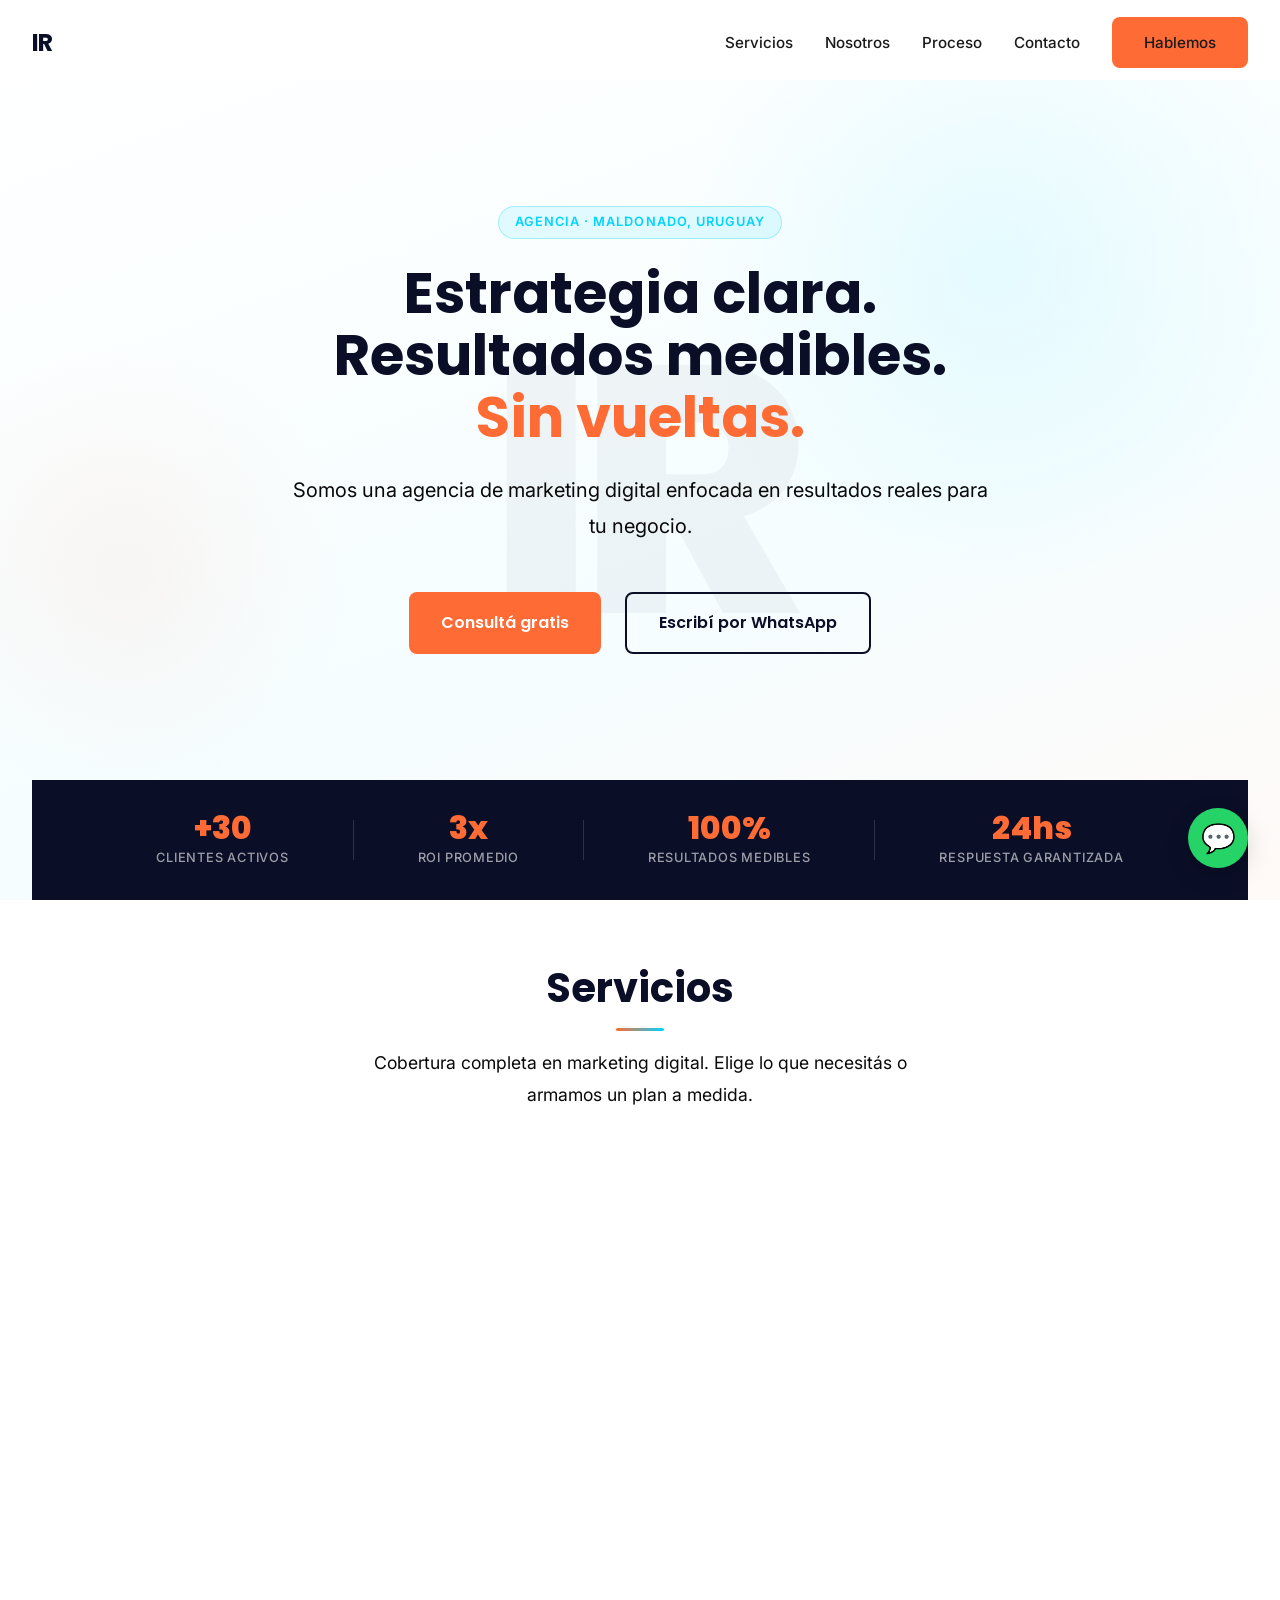
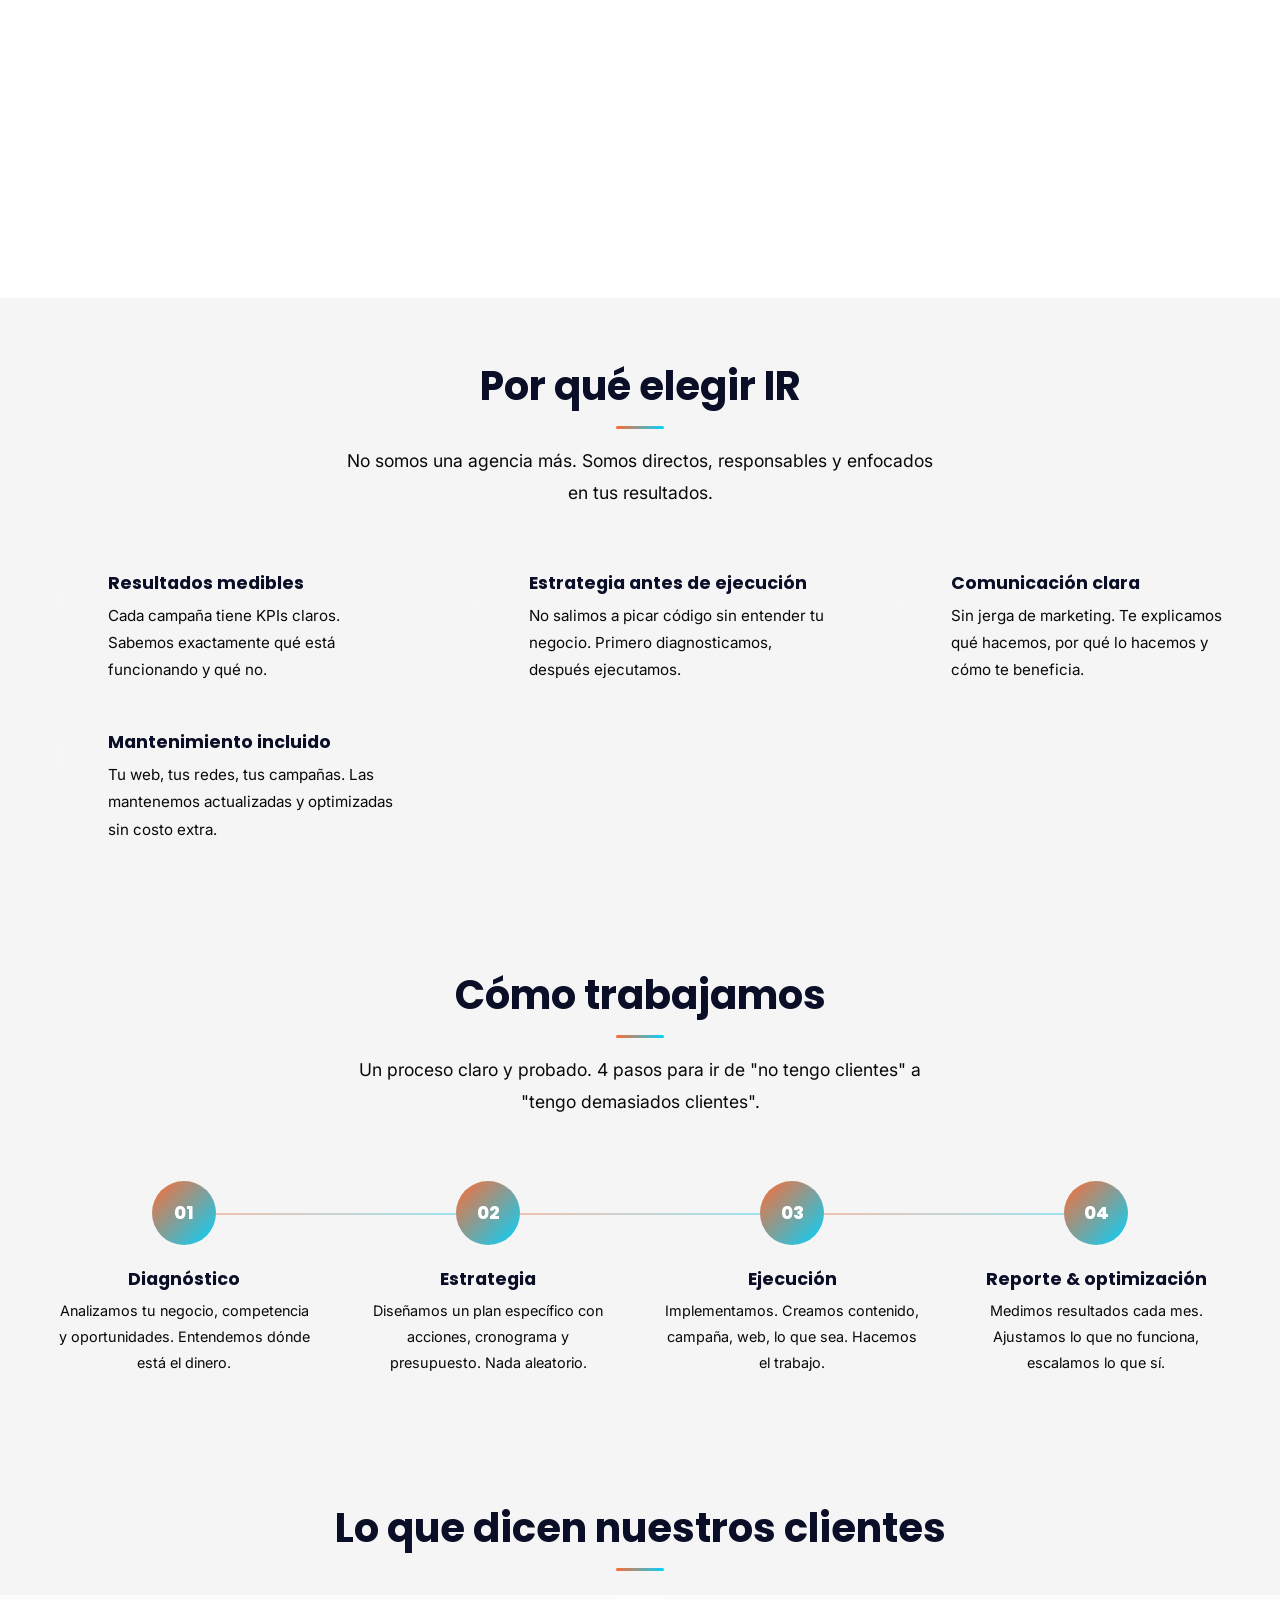
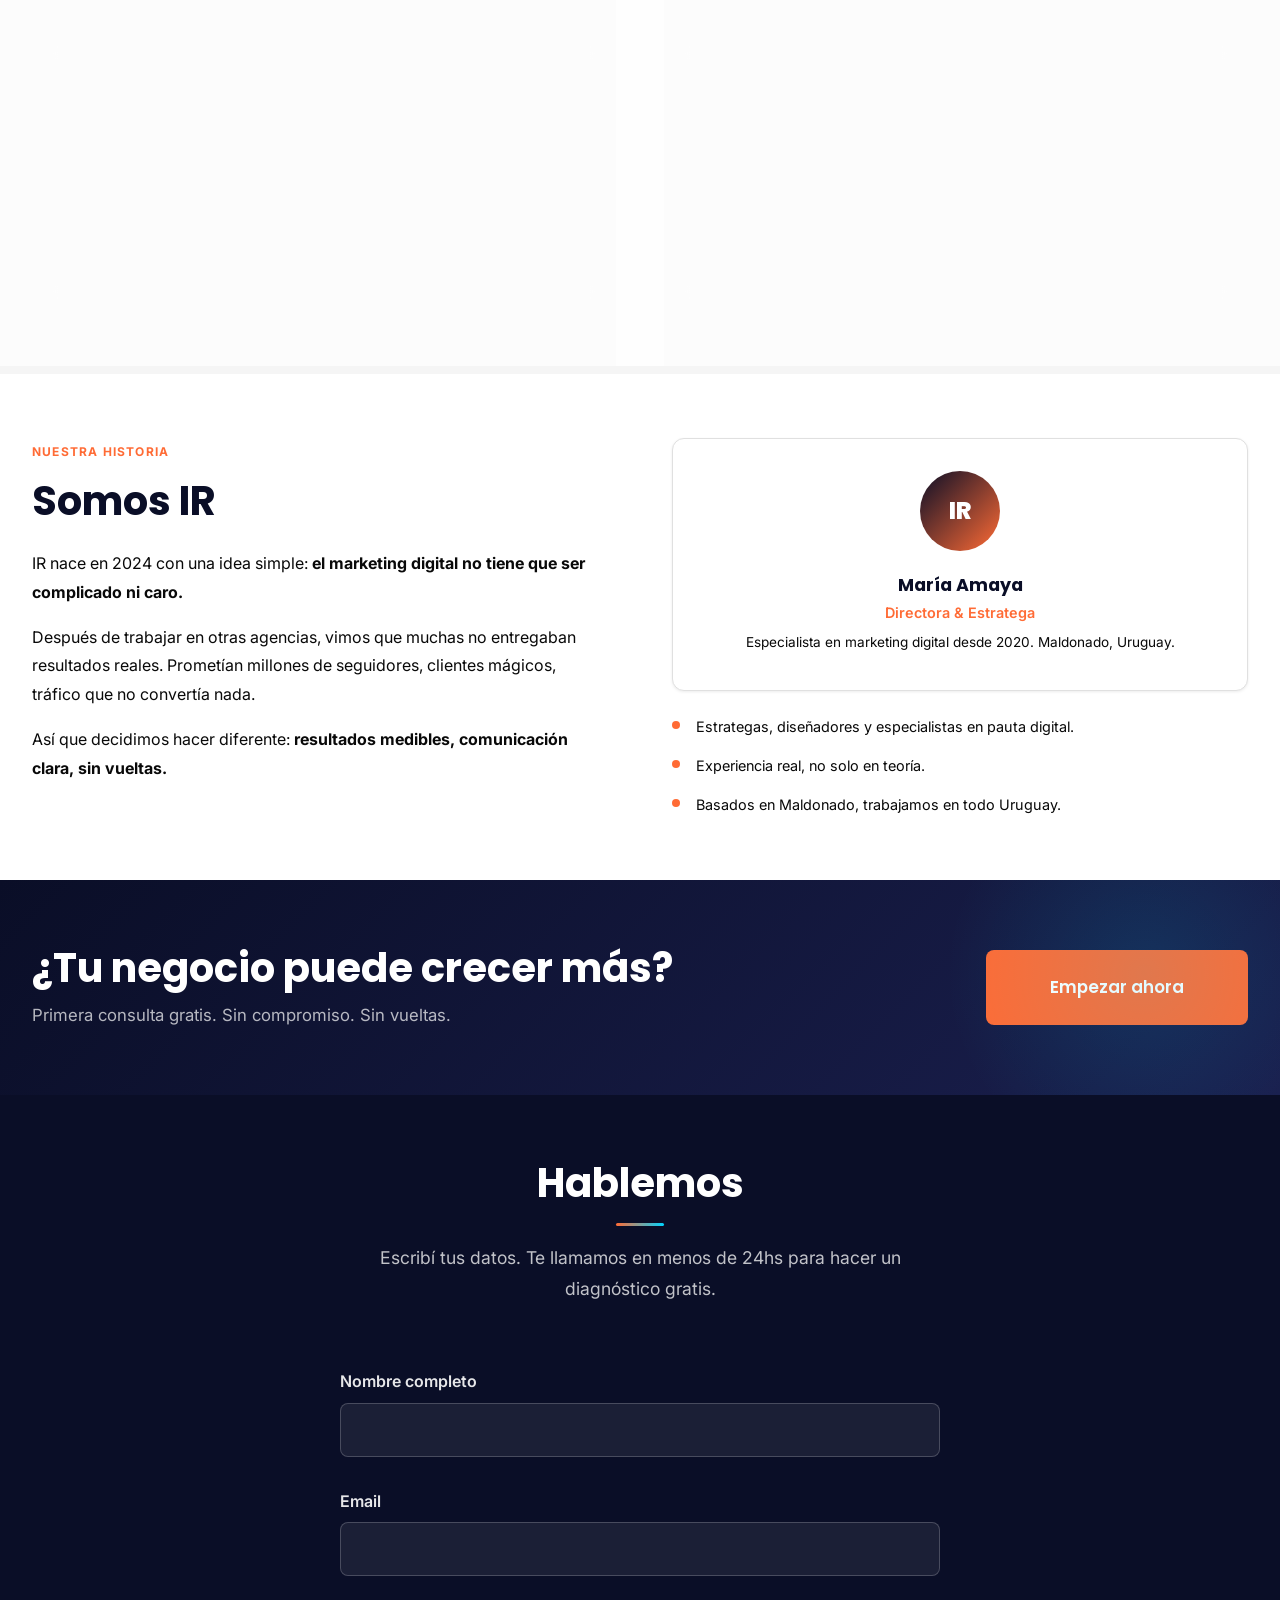
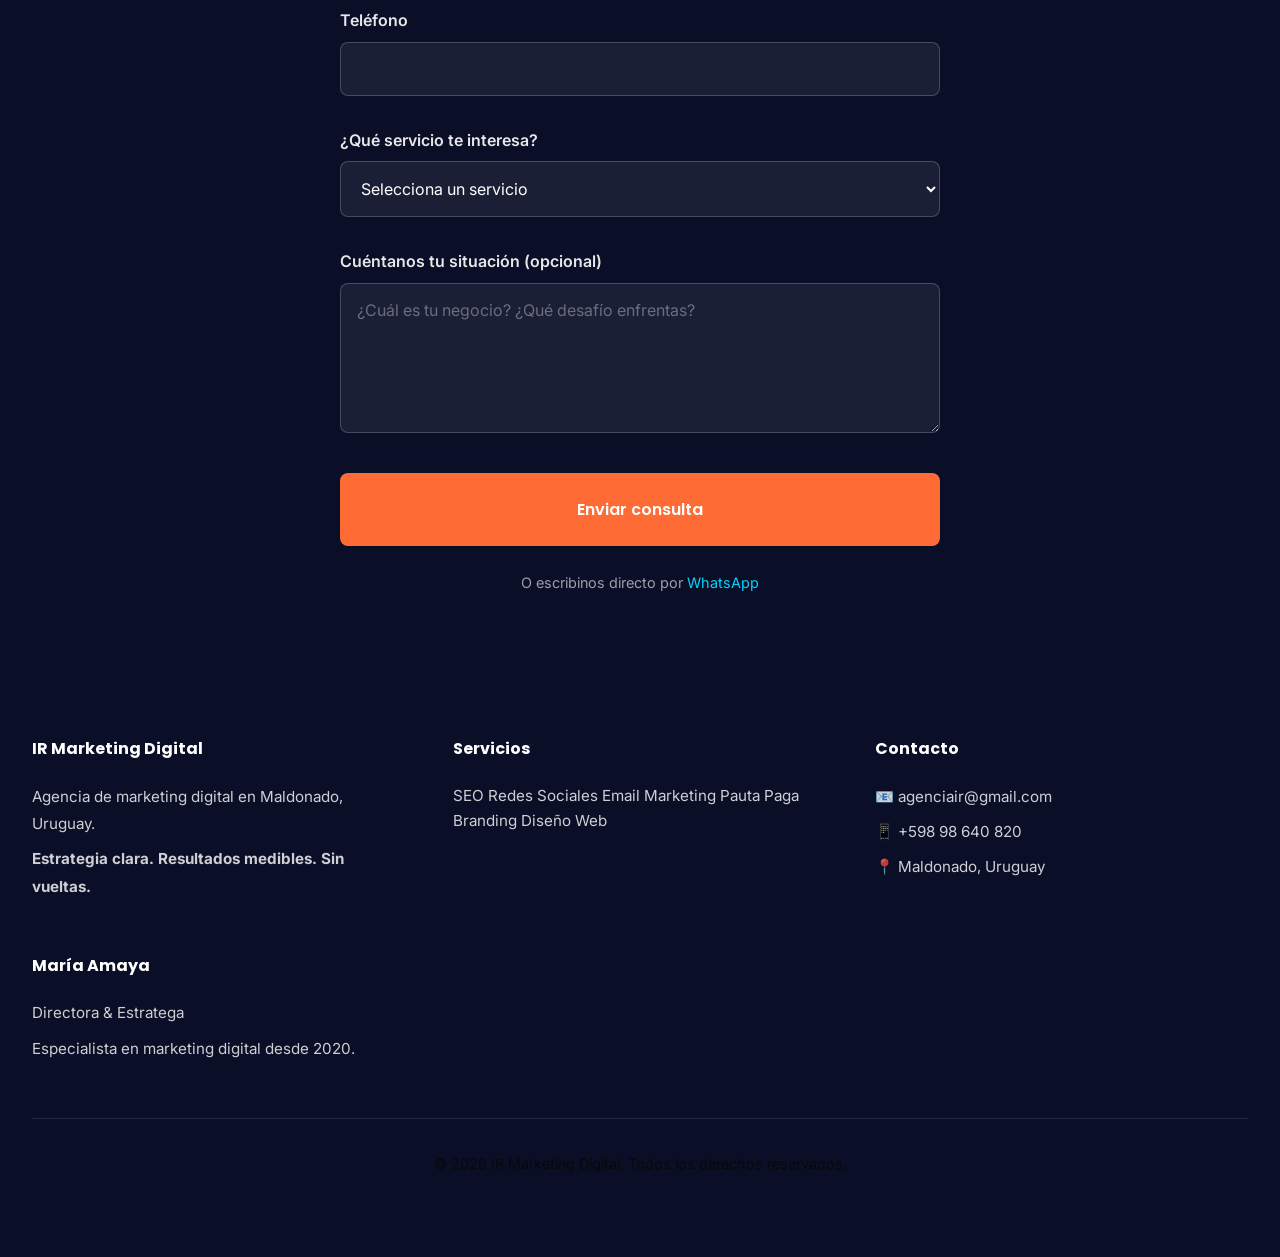
==== index.html @ d756e02c "Initial commit: Agencia IR - sitio web HTML Co-Authored-By: Claude Sonnet 4.6 <noreply@anthropic.com" ====
<!DOCTYPE html>
<html lang="es">
<head>
  <meta charset="UTF-8">
  <meta name="viewport" content="width=device-width, initial-scale=1.0">
  <meta name="description" content="IR Marketing Digital - Agencia de marketing digital en Maldonado, Uruguay. SEO, Redes Sociales, Email Marketing, Pauta Paga, Branding y Diseño Web.">
  <meta name="keywords" content="marketing digital, agencia marketing, SEO, redes sociales, diseño web, Maldonado, Uruguay">
  
  <!-- Canonical -->
  <link rel="canonical" href="https://agenciair.com/">

  <!-- Open Graph -->
  <meta property="og:title" content="IR Marketing Digital - Agencia de Marketing Digital en Maldonado">
  <meta property="og:description" content="Agencia de marketing digital en Maldonado, Uruguay. SEO, Redes Sociales, Pauta Paga, Email Marketing, Branding y Diseño Web. Resultados medibles.">
  <meta property="og:type" content="website">
  <meta property="og:url" content="https://agenciair.com/">
  <meta property="og:image" content="https://agenciair.com/assets/images/og-image.jpg">
  <meta property="og:image:width" content="1200">
  <meta property="og:image:height" content="630">
  <meta property="og:locale" content="es_UY">
  <meta property="og:site_name" content="IR Marketing Digital">

  <!-- Twitter Card -->
  <meta name="twitter:card" content="summary_large_image">
  <meta name="twitter:title" content="IR Marketing Digital - Agencia de Marketing en Maldonado">
  <meta name="twitter:description" content="Estrategia clara. Resultados medibles. Sin vueltas. Agencia de marketing digital en Maldonado, Uruguay.">
  <meta name="twitter:image" content="https://agenciair.com/assets/images/og-image.jpg">
  
  <!-- Schema.org - LocalBusiness -->
  <script type="application/ld+json">
  {
    "@context": "https://schema.org",
    "@type": "LocalBusiness",
    "@id": "https://agenciair.com/#business",
    "name": "IR Marketing Digital",
    "image": "https://agenciair.com/assets/images/og-image.jpg",
    "logo": {
      "@type": "ImageObject",
      "url": "https://agenciair.com/assets/images/logo.png"
    },
    "description": "Agencia de marketing digital en Maldonado, Uruguay. Especialistas en SEO, Redes Sociales, Email Marketing, Pauta Paga, Branding y Diseño Web.",
    "url": "https://agenciair.com/",
    "telephone": "+59898640820",
    "email": "agenciair@gmail.com",
    "address": {
      "@type": "PostalAddress",
      "addressLocality": "Maldonado",
      "addressRegion": "Maldonado",
      "addressCountry": "UY"
    },
    "geo": {
      "@type": "GeoCoordinates",
      "latitude": -34.9011,
      "longitude": -54.9595
    },
    "areaServed": {
      "@type": "Country",
      "name": "Uruguay"
    },
    "priceRange": "$$",
    "foundingDate": "2024",
    "sameAs": [
      "https://www.instagram.com/agenciair",
      "https://www.facebook.com/agenciair"
    ],
    "hasOfferCatalog": {
      "@type": "OfferCatalog",
      "name": "Servicios de Marketing Digital",
      "itemListElement": [
        {"@type": "Offer", "itemOffered": {"@type": "Service", "name": "SEO"}},
        {"@type": "Offer", "itemOffered": {"@type": "Service", "name": "Redes Sociales"}},
        {"@type": "Offer", "itemOffered": {"@type": "Service", "name": "Email Marketing"}},
        {"@type": "Offer", "itemOffered": {"@type": "Service", "name": "Pauta Paga"}},
        {"@type": "Offer", "itemOffered": {"@type": "Service", "name": "Branding"}},
        {"@type": "Offer", "itemOffered": {"@type": "Service", "name": "Diseño Web"}}
      ]
    },
    "review": [
      {
        "@type": "Review",
        "reviewRating": {"@type": "Rating", "ratingValue": "5", "bestRating": "5"},
        "author": {"@type": "Person", "name": "Juan Martínez"},
        "reviewBody": "Llegamos con IR sin tener idea de marketing digital. Hoy vendemos 3 veces más a través de redes."
      },
      {
        "@type": "Review",
        "reviewRating": {"@type": "Rating", "ratingValue": "5", "bestRating": "5"},
        "author": {"@type": "Person", "name": "María López"},
        "reviewBody": "IR fue la única agencia que nos explicó bien qué estaban haciendo y por qué. Los resultados hablan solos."
      }
    ],
    "aggregateRating": {
      "@type": "AggregateRating",
      "ratingValue": "5",
      "reviewCount": "2",
      "bestRating": "5"
    }
  }
  </script>
  
  <!-- Tipografías: preconnect primero, luego carga no bloqueante -->
  <link rel="preconnect" href="https://fonts.googleapis.com">
  <link rel="preconnect" href="https://fonts.gstatic.com" crossorigin>
  <link rel="preload" as="style" href="https://fonts.googleapis.com/css2?family=Poppins:wght@600;700;800&family=Inter:wght@400;500;600&display=swap">
  <link href="https://fonts.googleapis.com/css2?family=Poppins:wght@600;700;800&family=Inter:wght@400;500;600&display=swap" rel="stylesheet" media="print" onload="this.media='all'">
  <noscript><link href="https://fonts.googleapis.com/css2?family=Poppins:wght@600;700;800&family=Inter:wght@400;500;600&display=swap" rel="stylesheet"></noscript>
  
  <!-- CSS -->
  <link rel="stylesheet" href="css/styles.css">
  
  <title>IR Marketing Digital - Agencia de Marketing en Maldonado</title>
  <link rel="icon" type="image/x-icon" href="assets/icons/favicon.ico">
</head>
<body>

<!-- ===== HEADER & NAVEGACIÓN ===== -->
<header id="header">
  <nav>
    <a href="/" class="logo">IR</a>
    <ul class="nav-links" id="nav-links">
      <li><a href="#servicios">Servicios</a></li>
      <li><a href="#nosotros">Nosotros</a></li>
      <li><a href="#proceso">Proceso</a></li>
      <li><a href="#contacto">Contacto</a></li>
      <li><a href="#contacto" class="nav-cta">Hablemos</a></li>
    </ul>
    <button class="menu-toggle" id="menu-toggle">☰</button>
  </nav>
</header>

<!-- ===== HERO SECTION ===== -->
<section class="hero">
  <div class="hero-decoration" aria-hidden="true">IR</div>
  <div class="hero-content">
    <div class="hero-badge">Agencia · Maldonado, Uruguay</div>
    <h1>Estrategia clara.<br>Resultados medibles.<br><span class="hero-accent">Sin vueltas.</span></h1>
    <p class="subtitle">Somos una agencia de marketing digital enfocada en resultados reales para tu negocio.</p>
    <div class="hero-cta-group">
      <a href="#contacto" class="btn btn-primary">Consultá gratis</a>
      <a href="https://wa.me/59898640820?text=Hola,%20quiero%20consultar%20sobre%20los%20servicios%20de%20IR%20Marketing%20Digital" target="_blank" rel="noopener noreferrer" class="btn btn-secondary">Escribí por WhatsApp</a>
    </div>
  </div>
  <!-- Barra de stats de credibilidad -->
  <div class="hero-stats">
    <div class="hero-stat">
      <strong>+30</strong>
      <span>Clientes activos</span>
    </div>
    <div class="hero-stat-divider" aria-hidden="true"></div>
    <div class="hero-stat">
      <strong>3x</strong>
      <span>ROI promedio</span>
    </div>
    <div class="hero-stat-divider" aria-hidden="true"></div>
    <div class="hero-stat">
      <strong>100%</strong>
      <span>Resultados medibles</span>
    </div>
    <div class="hero-stat-divider" aria-hidden="true"></div>
    <div class="hero-stat">
      <strong>24hs</strong>
      <span>Respuesta garantizada</span>
    </div>
  </div>
</section>

<!-- ===== SERVICIOS SECTION ===== -->
<section id="servicios">
  <div class="section-inner">
  <div class="section-header">
    <h2>Servicios</h2>
    <p>Cobertura completa en marketing digital. Elige lo que necesitás o armamos un plan a medida.</p>
  </div>

  <div class="services-grid">
    <!-- SEO -->
    <a href="pages/servicios/seo.html" class="service-card">
      <div class="service-icon">
        <svg width="28" height="28" viewBox="0 0 24 24" fill="none" stroke="currentColor" stroke-width="2" stroke-linecap="round" stroke-linejoin="round" aria-hidden="true"><circle cx="11" cy="11" r="8"/><line x1="21" y1="21" x2="16.65" y2="16.65"/></svg>
      </div>
      <h3>SEO</h3>
      <p>Posicionamiento en buscadores. Hacemos que tu sitio aparezca primero cuando buscan tu servicio.</p>
    </a>

    <!-- Redes Sociales -->
    <a href="pages/servicios/redes-sociales.html" class="service-card">
      <div class="service-icon">
        <svg width="28" height="28" viewBox="0 0 24 24" fill="none" stroke="currentColor" stroke-width="2" stroke-linecap="round" stroke-linejoin="round" aria-hidden="true"><rect x="5" y="2" width="14" height="20" rx="2" ry="2"/><line x1="12" y1="18" x2="12.01" y2="18"/></svg>
      </div>
      <h3>Redes Sociales</h3>
      <p>Gestión, contenido y pauta en Instagram, Facebook, TikTok. Crecimiento real de seguidores y engagement.</p>
    </a>

    <!-- Email Marketing -->
    <a href="pages/servicios/email-marketing.html" class="service-card">
      <div class="service-icon">
        <svg width="28" height="28" viewBox="0 0 24 24" fill="none" stroke="currentColor" stroke-width="2" stroke-linecap="round" stroke-linejoin="round" aria-hidden="true"><path d="M4 4h16c1.1 0 2 .9 2 2v12c0 1.1-.9 2-2 2H4c-1.1 0-2-.9-2-2V6c0-1.1.9-2 2-2z"/><polyline points="22,6 12,13 2,6"/></svg>
      </div>
      <h3>Email Marketing</h3>
      <p>Campañas de email automatizadas. Comunicación directa con tus clientes que convierten.</p>
    </a>

    <!-- Pauta Paga -->
    <a href="pages/servicios/pauta-paga.html" class="service-card">
      <div class="service-icon">
        <svg width="28" height="28" viewBox="0 0 24 24" fill="none" stroke="currentColor" stroke-width="2" stroke-linecap="round" stroke-linejoin="round" aria-hidden="true"><polyline points="22 7 13.5 15.5 8.5 10.5 2 17"/><polyline points="16 7 22 7 22 13"/></svg>
      </div>
      <h3>Pauta Paga</h3>
      <p>Google Ads, Facebook Ads, Instagram Ads. Publicidad estratégica que trae clientes reales.</p>
    </a>

    <!-- Branding -->
    <a href="pages/servicios/branding.html" class="service-card">
      <div class="service-icon">
        <svg width="28" height="28" viewBox="0 0 24 24" fill="none" stroke="currentColor" stroke-width="2" stroke-linecap="round" stroke-linejoin="round" aria-hidden="true"><circle cx="12" cy="12" r="10"/><path d="M8 14s1.5 2 4 2 4-2 4-2"/><line x1="9" y1="9" x2="9.01" y2="9"/><line x1="15" y1="9" x2="15.01" y2="9"/></svg>
      </div>
      <h3>Branding</h3>
      <p>Identidad visual, logo, paleta de colores. Dejamos clara la identidad de tu marca.</p>
    </a>

    <!-- Diseño Web -->
    <a href="pages/servicios/diseno-web.html" class="service-card">
      <div class="service-icon">
        <svg width="28" height="28" viewBox="0 0 24 24" fill="none" stroke="currentColor" stroke-width="2" stroke-linecap="round" stroke-linejoin="round" aria-hidden="true"><rect x="2" y="3" width="20" height="14" rx="2" ry="2"/><line x1="8" y1="21" x2="16" y2="21"/><line x1="12" y1="17" x2="12" y2="21"/></svg>
      </div>
      <h3>Diseño Web</h3>
      <p>Sitios web modernos, rápidos, responsive. Diseño que vende y funciona en todos los dispositivos.</p>
    </a>
  </div>
  </div><!-- /.section-inner -->
</section>

<!-- ===== POR QUÉ NOSOTROS ===== -->
<section class="section-gray">
  <div class="section-inner">
  <div class="section-header">
    <h2>Por qué elegir IR</h2>
    <p>No somos una agencia más. Somos directos, responsables y enfocados en tus resultados.</p>
  </div>

  <div class="features-list">
    <div class="feature-item">
      <div class="feature-icon-wrap">📊</div>
      <div class="feature-content">
        <h3>Resultados medibles</h3>
        <p>Cada campaña tiene KPIs claros. Sabemos exactamente qué está funcionando y qué no.</p>
      </div>
    </div>
    <div class="feature-item">
      <div class="feature-icon-wrap">🎯</div>
      <div class="feature-content">
        <h3>Estrategia antes de ejecución</h3>
        <p>No salimos a picar código sin entender tu negocio. Primero diagnosticamos, después ejecutamos.</p>
      </div>
    </div>
    <div class="feature-item">
      <div class="feature-icon-wrap">💬</div>
      <div class="feature-content">
        <h3>Comunicación clara</h3>
        <p>Sin jerga de marketing. Te explicamos qué hacemos, por qué lo hacemos y cómo te beneficia.</p>
      </div>
    </div>
    <div class="feature-item">
      <div class="feature-icon-wrap">🔧</div>
      <div class="feature-content">
        <h3>Mantenimiento incluido</h3>
        <p>Tu web, tus redes, tus campañas. Las mantenemos actualizadas y optimizadas sin costo extra.</p>
      </div>
    </div>
  </div>
  </div><!-- /.section-inner -->
</section>

<!-- ===== PROCESO ===== -->
<section id="proceso" class="section-gray">
  <div class="section-inner">
  <div class="section-header">
    <h2>Cómo trabajamos</h2>
    <p>Un proceso claro y probado. 4 pasos para ir de "no tengo clientes" a "tengo demasiados clientes".</p>
  </div>

  <div class="proceso-timeline">
    <div class="proceso-step">
      <div class="paso-badge">01</div>
      <div class="paso-connector" aria-hidden="true"></div>
      <div class="paso-content">
        <h3>Diagnóstico</h3>
        <p>Analizamos tu negocio, competencia y oportunidades. Entendemos dónde está el dinero.</p>
      </div>
    </div>
    <div class="proceso-step">
      <div class="paso-badge">02</div>
      <div class="paso-connector" aria-hidden="true"></div>
      <div class="paso-content">
        <h3>Estrategia</h3>
        <p>Diseñamos un plan específico con acciones, cronograma y presupuesto. Nada aleatorio.</p>
      </div>
    </div>
    <div class="proceso-step">
      <div class="paso-badge">03</div>
      <div class="paso-connector" aria-hidden="true"></div>
      <div class="paso-content">
        <h3>Ejecución</h3>
        <p>Implementamos. Creamos contenido, campaña, web, lo que sea. Hacemos el trabajo.</p>
      </div>
    </div>
    <div class="proceso-step">
      <div class="paso-badge">04</div>
      <div class="paso-content">
        <h3>Reporte & optimización</h3>
        <p>Medimos resultados cada mes. Ajustamos lo que no funciona, escalamos lo que sí.</p>
      </div>
    </div>
  </div>
  </div><!-- /.section-inner -->
</section>

<!-- ===== TESTIMONIOS ===== -->
<section class="section-gray">
  <div class="section-inner">
  <div class="section-header">
    <h2>Lo que dicen nuestros clientes</h2>
  </div>

  <div class="testimonials-grid">
    <div class="testimonial-card">
      <div class="testimonial-stars" aria-label="5 estrellas">★★★★★</div>
      <p>"Llegamos con IR sin tener idea de marketing digital. Hoy vendemos 3 veces más a través de redes. El equipo es profesional y responde rápido."</p>
      <div class="testimonial-footer">
        <div class="testimonial-avatar" aria-hidden="true">JM</div>
        <div>
          <div class="testimonial-author">Juan Martínez</div>
          <div class="testimonial-role">E-commerce de ropa</div>
        </div>
      </div>
    </div>

    <div class="testimonial-card">
      <div class="testimonial-stars" aria-label="5 estrellas">★★★★★</div>
      <p>"Probamos con otras agencias. IR fue la única que nos explicó bien qué estaban haciendo y por qué. Los resultados hablan solos."</p>
      <div class="testimonial-footer">
        <div class="testimonial-avatar" aria-hidden="true">ML</div>
        <div>
          <div class="testimonial-author">María López</div>
          <div class="testimonial-role">Consultora independiente</div>
        </div>
      </div>
    </div>
  </div>
  </div><!-- /.section-inner -->
</section>

<!-- ===== NOSOTROS ===== -->
<section id="nosotros">
  <div class="section-inner">
  <div class="nosotros-layout">
    <div class="nosotros-text">
      <div class="section-label">Nuestra historia</div>
      <h2>Somos IR</h2>
      <p>IR nace en 2024 con una idea simple: <strong>el marketing digital no tiene que ser complicado ni caro.</strong></p>
      <p>Después de trabajar en otras agencias, vimos que muchas no entregaban resultados reales. Prometían millones de seguidores, clientes mágicos, tráfico que no convertía nada.</p>
      <p>Así que decidimos hacer diferente: <strong>resultados medibles, comunicación clara, sin vueltas.</strong></p>
    </div>
    <div class="nosotros-aside">
      <div class="nosotros-card">
        <div class="nosotros-monogram" aria-hidden="true">IR</div>
        <h4>María Amaya</h4>
        <p>Directora &amp; Estratega</p>
        <p class="nosotros-bio">Especialista en marketing digital desde 2020. Maldonado, Uruguay.</p>
      </div>
      <div class="nosotros-values">
        <div class="nosotros-value">
          <span class="value-dot" aria-hidden="true"></span>
          Estrategas, diseñadores y especialistas en pauta digital.
        </div>
        <div class="nosotros-value">
          <span class="value-dot" aria-hidden="true"></span>
          Experiencia real, no solo en teoría.
        </div>
        <div class="nosotros-value">
          <span class="value-dot" aria-hidden="true"></span>
          Basados en Maldonado, trabajamos en todo Uruguay.
        </div>
      </div>
    </div>
  </div>
  </div><!-- /.section-inner -->
</section>

<!-- ===== CTA BANNER ===== -->
<section class="cta-banner">
  <div class="section-inner cta-banner-inner">
    <div class="cta-banner-text">
      <h2>¿Tu negocio puede crecer más?</h2>
      <p>Primera consulta gratis. Sin compromiso. Sin vueltas.</p>
    </div>
    <a href="#contacto" class="btn btn-primary btn-lg">Empezar ahora</a>
  </div>
</section>

<!-- ===== CONTACTO ===== -->
<section id="contacto" class="section-dark">
  <div class="section-inner">
  <div class="section-header">
    <h2 class="text-white">Hablemos</h2>
    <p class="text-white-soft">Escribí tus datos. Te llamamos en menos de 24hs para hacer un diagnóstico gratis.</p>
  </div>
  
  <form class="contact-form" id="contact-form">
    <div class="form-group">
      <label for="nombre">Nombre completo</label>
      <input type="text" id="nombre" name="nombre" required>
    </div>
    
    <div class="form-group">
      <label for="email">Email</label>
      <input type="email" id="email" name="email" required>
    </div>
    
    <div class="form-group">
      <label for="telefono">Teléfono</label>
      <input type="tel" id="telefono" name="telefono" required>
    </div>
    
    <div class="form-group">
      <label for="servicio">¿Qué servicio te interesa?</label>
      <select id="servicio" name="servicio" required>
        <option value="">Selecciona un servicio</option>
        <option value="SEO">SEO</option>
        <option value="Redes Sociales">Redes Sociales</option>
        <option value="Email Marketing">Email Marketing</option>
        <option value="Pauta Paga">Pauta Paga</option>
        <option value="Branding">Branding</option>
        <option value="Diseño Web">Diseño Web</option>
        <option value="Otros">Otros / Asesoría general</option>
      </select>
    </div>
    
    <div class="form-group">
      <label for="mensaje">Cuéntanos tu situación (opcional)</label>
      <textarea id="mensaje" name="mensaje" placeholder="¿Cuál es tu negocio? ¿Qué desafío enfrentas?"></textarea>
    </div>
    
    <button type="submit" class="form-submit">Enviar consulta</button>
    <p class="form-alt-contact">
      O escribinos directo por <a href="https://wa.me/59898640820" target="_blank" rel="noopener noreferrer">WhatsApp</a>
    </p>
  </form>
  </div><!-- /.section-inner -->
</section>

<!-- ===== FOOTER ===== -->
<footer>
  <div class="footer-content">
    <div class="footer-section">
      <h4>IR Marketing Digital</h4>
      <p>Agencia de marketing digital en Maldonado, Uruguay.</p>
      <p><strong>Estrategia clara. Resultados medibles. Sin vueltas.</strong></p>
    </div>
    
    <div class="footer-section">
      <h4>Servicios</h4>
      <a href="#servicios">SEO</a>
      <a href="#servicios">Redes Sociales</a>
      <a href="#servicios">Email Marketing</a>
      <a href="#servicios">Pauta Paga</a>
      <a href="#servicios">Branding</a>
      <a href="#servicios">Diseño Web</a>
    </div>
    
    <div class="footer-section">
      <h4>Contacto</h4>
      <p>📧 <a href="mailto:agenciair@gmail.com">agenciair@gmail.com</a></p>
      <p>📱 <a href="https://wa.me/59898640820" target="_blank" rel="noopener noreferrer">+598 98 640 820</a></p>
      <p>📍 Maldonado, Uruguay</p>
    </div>
    
    <div class="footer-section">
      <h4>María Amaya</h4>
      <p>Directora & Estratega</p>
      <p>Especialista en marketing digital desde 2020.</p>
    </div>
  </div>
  
  <div class="footer-bottom">
    <p>&copy; <span class="copyright-year">2024</span> IR Marketing Digital. Todos los derechos reservados.</p>
  </div>
</footer>

<!-- ===== BOTÓN WHATSAPP FLOTANTE ===== -->
<a href="https://wa.me/59898640820?text=Hola,%20quiero%20consultar%20sobre%20los%20servicios%20de%20IR%20Marketing%20Digital" target="_blank" rel="noopener noreferrer" class="whatsapp-button" title="Escribe por WhatsApp">
  💬
</a>

<!-- ===== GOOGLE ANALYTICS 4 ===== -->
<script async src="https://www.googletagmanager.com/gtag/js?id=G-XXXXXXXXXX"></script>
<script>
  window.dataLayer = window.dataLayer || [];
  function gtag(){dataLayer.push(arguments);}
  gtag('js', new Date());
  gtag('config', 'G-XXXXXXXXXX');
</script>

<!-- ===== JAVASCRIPT ===== -->
<script src="js/main.js"></script>

</body>
</html>
---- css/styles.css ----
/* ============================================
   IR MARKETING DIGITAL — SISTEMA DE DISEÑO
   Minimalismo Audaz
   ============================================ */

/* VARIABLES CSS — Paleta 2025 */
:root {
  --color-primary: #0A0E27;        /* Azul marino oscuro */
  --color-secondary: #FF6B35;      /* Naranja energético */
  --color-accent: #00D4FF;         /* Cian neon */
  --color-bg: #ffffff;             /* Blanco casi puro */
  --color-text: #1A1A1A;           /* Gris oscuro */
  --color-text-light: #090909;     /* Gris medio */
  --color-border: #E0E0E0;         /* Gris claro */
  --color-white: #FFFFFF;
  
  /* Tipografía */
  --font-display: 'Poppins', sans-serif;  /* Títulos audaces */
  --font-body: 'Inter', sans-serif;       /* Cuerpo legible */
  
  /* Espaciado base (8px system) */
  --space-xs: 0.5rem;    /* 8px */
  --space-sm: 1rem;      /* 16px */
  --space-md: 1.5rem;    /* 24px */
  --space-lg: 2rem;      /* 32px */
  --space-xl: 3rem;      /* 48px */
  --space-2xl: 4rem;     /* 64px */
  
  /* Bordes */
  --radius-sm: 4px;
  --radius-md: 8px;
  --radius-lg: 12px;
  
/* Glass Effect Variables */
  --glass-bg: rgba(255, 255, 255, 0.7);
  --glass-border: rgba(255, 255, 255, 0.5);
  --glass-shadow: 0 8px 32px rgba(31, 38, 135, 0.1);
  --glass-blur: blur(12px);
  
  /* Sombras */
  --shadow-sm: 0 1px 3px rgba(0, 0, 0, 0.08);
  --shadow-md: 0 4px 12px rgba(0, 0, 0, 0.12);
  --shadow-lg: 0 8px 24px rgba(0, 0, 0, 0.15);
  
  /* Transiciones */
  --transition-fast: 150ms ease-in-out;
  --transition-base: 250ms ease-in-out;
  --transition-slow: 350ms ease-in-out;
}

/* ============================================
   RESET & BASE
   ============================================ */

* {
  margin: 0;
  padding: 0;
  box-sizing: border-box;
}

html {
  scroll-behavior: smooth;
}

body {
  font-family: var(--font-body);
  color: var(--color-text);
  background-color: var(--color-bg);
  line-height: 1.6;
  font-size: 16px;
}

/* Tipografía */
h1, h2, h3, h4, h5, h6 {
  font-family: var(--font-display);
  font-weight: 700;
  line-height: 1.2;
  color: var(--color-primary);
}

h1 {
  font-size: clamp(2rem, 5vw, 3.5rem);
  margin-bottom: var(--space-md);
}

h2 {
  font-size: clamp(1.75rem, 4vw, 2.5rem);
  margin-bottom: var(--space-md);
}

h3 {
  font-size: clamp(1.25rem, 3vw, 1.75rem);
  margin-bottom: var(--space-sm);
}

p {
  margin-bottom: var(--space-sm);
  color: var(--color-text-light);
  line-height: 1.8;
}

a {
  color: var(--color-secondary);
  text-decoration: none;
  transition: color var(--transition-base);
}

a:hover {
  color: var(--color-primary);
}

/* ============================================
   HEADER & NAVEGACIÓN
   ============================================ */

header {
  position: fixed;
  top: 0;
  left: 0;
  right: 0;
  z-index: 1000;
  background-color: transparent;
  transition: background-color var(--transition-base), box-shadow var(--transition-base);
  padding: var(--space-md) var(--space-lg);
}

header.scrolled {
  background-color: rgba(10, 14, 39, 0.95);
  backdrop-filter: blur(10px);
  box-shadow: var(--shadow-md);
}

nav {
  display: flex;
  justify-content: space-between;
  align-items: center;
  max-width: 1400px;
  margin: 0 auto;
}

.logo {
  font-family: var(--font-display);
  font-size: 1.5rem;
  font-weight: 700;
  color: var(--color-primary);
  text-transform: uppercase;
  letter-spacing: -1px;
  transition: color var(--transition-base);
}

header.scrolled .logo {
  color: var(--color-white);
}

.nav-links {
  display: flex;
  gap: var(--space-lg);
  list-style: none;
  align-items: center;
}

.nav-links a {
  color: var(--color-text);
  font-weight: 500;
  font-size: 0.95rem;
  transition: color var(--transition-base);
}

header.scrolled .nav-links a {
  color: rgba(255, 255, 255, 0.8);
}

.nav-links a:hover {
  color: var(--color-secondary);
}

.nav-cta {
  background-color: var(--color-secondary);
  color: var(--color-white);
  padding: var(--space-sm) var(--space-lg);
  border-radius: var(--radius-md);
  font-weight: 600;
  transition: all var(--transition-base);
}

.nav-cta:hover {
  background-color: var(--color-primary);
  transform: translateY(-2px);
  box-shadow: var(--shadow-md);
}

/* Mobile menu toggle (ocultado por CSS, mostrado en mobile) */
.menu-toggle {
  display: none;
  background: none;
  border: none;
  color: var(--color-text);
  font-size: 1.5rem;
  cursor: pointer;
}

header.scrolled .menu-toggle {
  color: var(--color-white);
}

/* ============================================
   HERO SECTION
   ============================================ */

.hero {
  margin-top: 80px;
  min-height: calc(100vh - 80px);
  display: flex;
  flex-direction: column;
  align-items: center;
  justify-content: center;
  background: linear-gradient(160deg, var(--color-bg) 0%, rgba(0, 212, 255, 0.04) 60%, rgba(255, 107, 53, 0.04) 100%);
  padding: var(--space-2xl) var(--space-lg) 0;
  overflow: hidden;
  position: relative;
}

/* Círculo de luz cian top-right */
.hero::before {
  content: '';
  position: absolute;
  top: -20%;
  right: -5%;
  width: 700px;
  height: 700px;
  border-radius: 50%;
  background: radial-gradient(circle, rgba(0, 212, 255, 0.08) 0%, transparent 65%);
  pointer-events: none;
}

/* Círculo de luz naranja bottom-left */
.hero::after {
  content: '';
  position: absolute;
  bottom: 10%;
  left: -10%;
  width: 500px;
  height: 500px;
  border-radius: 50%;
  background: radial-gradient(circle, rgba(255, 107, 53, 0.06) 0%, transparent 65%);
  pointer-events: none;
}

/* Monograma decorativo de fondo */
.hero-decoration {
  position: absolute;
  top: 50%;
  left: 50%;
  transform: translate(-50%, -50%);
  font-family: var(--font-display);
  font-size: clamp(12rem, 30vw, 22rem);
  font-weight: 800;
  color: rgba(10, 14, 39, 0.04);
  letter-spacing: -0.05em;
  line-height: 1;
  pointer-events: none;
  user-select: none;
  z-index: 0;
}

.hero-content {
  max-width: 900px;
  text-align: center;
  position: relative;
  z-index: 10;
  animation: fadeInUp 1s ease-out;
  flex: 1;
  display: flex;
  flex-direction: column;
  align-items: center;
  justify-content: center;
  padding-bottom: var(--space-2xl);
}

/* Pill badge encima del h1 */
.hero-badge {
  display: inline-block;
  background: rgba(0, 212, 255, 0.1);
  border: 1px solid rgba(0, 212, 255, 0.3);
  color: var(--color-accent);
  font-size: 0.8rem;
  font-weight: 600;
  letter-spacing: 0.08em;
  text-transform: uppercase;
  padding: 0.35rem 1rem;
  border-radius: 100px;
  margin-bottom: var(--space-md);
}

.hero h1 {
  color: var(--color-primary);
  margin-bottom: var(--space-md);
  line-height: 1.1;
}

/* Texto de acento naranja del h1 */
.hero-accent {
  color: var(--color-secondary);
  position: relative;
}

.hero .subtitle {
  font-size: 1.25rem;
  color: var(--color-text-light);
  margin-bottom: var(--space-xl);
  max-width: 700px;
  margin-left: auto;
  margin-right: auto;
}

.hero-cta-group {
  display: flex;
  gap: var(--space-md);
  justify-content: center;
  flex-wrap: wrap;
  margin-bottom: 0;
}

/* Barra de stats de credibilidad al pie del hero */
.hero-stats {
  width: 100%;
  background-color: var(--color-primary);
  display: flex;
  align-items: center;
  justify-content: center;
  gap: var(--space-2xl);
  padding: var(--space-lg) var(--space-xl);
  flex-wrap: wrap;
  position: relative;
  z-index: 10;
}

.hero-stat {
  display: flex;
  flex-direction: column;
  align-items: center;
  gap: 0.25rem;
}

.hero-stat strong {
  font-family: var(--font-display);
  font-size: clamp(1.5rem, 3vw, 2rem);
  font-weight: 800;
  color: var(--color-secondary);
  line-height: 1;
}

.hero-stat span {
  font-size: 0.8rem;
  color: rgba(255, 255, 255, 0.6);
  text-transform: uppercase;
  letter-spacing: 0.06em;
  font-weight: 500;
}

.hero-stat-divider {
  width: 1px;
  height: 40px;
  background-color: rgba(255, 255, 255, 0.15);
}

/* ============================================
   BOTONES
   ============================================ */

.btn {
  display: inline-flex;
  align-items: center;
  justify-content: center;
  gap: var(--space-xs);
  padding: var(--space-sm) var(--space-lg);
  border-radius: var(--radius-md);
  font-family: var(--font-display);
  font-weight: 600;
  font-size: 1rem;
  border: none;
  cursor: pointer;
  transition: all var(--transition-base);
  text-decoration: none;
  white-space: nowrap;
}

.btn-primary {
  background-color: var(--color-secondary);
  color: var(--color-white);
}

.btn-primary:hover {
  background-color: var(--color-primary);
  transform: translateY(-2px);
  box-shadow: var(--shadow-lg);
}

.btn-secondary {
  background-color: transparent;
  color: var(--color-primary);
  border: 2px solid var(--color-primary);
}

.btn-secondary:hover {
  background-color: var(--color-primary);
  color: var(--color-white);
}

.btn-accent {
  background-color: var(--color-accent);
  color: var(--color-primary);
}

.btn-accent:hover {
  background-color: var(--color-primary);
  color: var(--color-white);
}

/* ============================================
   SECCIONES GENERALES
   ============================================ */

section {
  padding: var(--space-2xl) var(--space-lg);
  width: 100%;
}

/* Contenedor interno para limitar ancho del contenido */
.section-inner {
  max-width: 1400px;
  margin: 0 auto;
}

.section-header {
  text-align: center;
  margin-bottom: var(--space-2xl);
}

.section-header h2 {
  margin-bottom: var(--space-sm);
}

.section-header p {
  font-size: 1.1rem;
  max-width: 600px;
  margin: 0 auto;
}

/* ============================================
   GRID DE SERVICIOS
   ============================================ */

.services-grid {
  display: grid;
  grid-template-columns: repeat(auto-fit, minmax(320px, 1fr));
  gap: var(--space-xl);
  margin-bottom: var(--space-xl);
}

.service-card {
  background: rgba(255, 255, 255, 0.8);
  backdrop-filter: blur(8px);
  -webkit-backdrop-filter: blur(8px);
  border-radius: var(--radius-lg);
  padding: var(--space-lg);
  border: 1px solid rgba(255, 255, 255, 0.3);
  transition: all var(--transition-base);
  display: flex;
  flex-direction: column;
  text-decoration: none;
  color: inherit;
  box-shadow: var(--glass-shadow);
}

.service-card:hover {
  background: rgba(255, 255, 255, 0.6);
  backdrop-filter: blur(12px);
  -webkit-backdrop-filter: blur(12px);
  box-shadow: 0 12px 40px rgba(31, 38, 135, 0.2);
  border-color: var(--color-secondary);
}

.service-icon {
  width: 56px;
  height: 56px;
  background: linear-gradient(135deg, rgba(255, 107, 53, 0.12) 0%, rgba(0, 212, 255, 0.12) 100%);
  border: 1px solid rgba(255, 107, 53, 0.2);
  border-radius: var(--radius-md);
  display: flex;
  align-items: center;
  justify-content: center;
  margin-bottom: var(--space-md);
  color: var(--color-secondary);
  transition: all var(--transition-base);
}

.service-card:hover .service-icon {
  background: linear-gradient(135deg, var(--color-secondary), var(--color-accent));
  border-color: transparent;
  color: var(--color-white);
}

.service-card h3 {
  margin-bottom: var(--space-sm);
}

.service-card p {
  flex: 1;
  margin-bottom: 0;
}

/* ============================================
   TESTIMONIOS
   ============================================ */

.testimonial-card {
  background: var(--glass-bg);
  backdrop-filter: var(--glass-blur);
  -webkit-backdrop-filter: var(--glass-blur);
  border-radius: var(--radius-lg);
  padding: var(--space-lg);
  border-left: 4px solid var(--color-secondary);
  border: 1px solid var(--glass-border);
  box-shadow: var(--glass-shadow);
}

.testimonial-card p {
  margin-bottom: var(--space-md);
  font-style: italic;
}

.testimonial-author {
  font-weight: 600;
  color: var(--color-primary);
}

.testimonial-role {
  font-size: 0.9rem;
  color: var(--color-text-light);
}

/* ============================================
   FORMULARIO DE CONTACTO
   ============================================ */

.contact-form {
  max-width: 600px;
  margin: 0 auto;
}

.form-group {
  margin-bottom: var(--space-lg);
}

label {
  display: block;
  margin-bottom: var(--space-xs);
  font-weight: 600;
  color: var(--color-primary);
}

/* Fix: labels e inputs dentro de la sección oscura de contacto */
#contacto label {
  color: rgba(255, 255, 255, 0.9);
}

#contacto input[type="text"],
#contacto input[type="email"],
#contacto input[type="tel"],
#contacto textarea,
#contacto select {
  background-color: rgba(255, 255, 255, 0.07);
  border-color: rgba(255, 255, 255, 0.2);
  color: var(--color-white);
}

#contacto input[type="text"]::placeholder,
#contacto input[type="email"]::placeholder,
#contacto input[type="tel"]::placeholder,
#contacto textarea::placeholder {
  color: rgba(255, 255, 255, 0.35);
}

#contacto input[type="text"]:focus,
#contacto input[type="email"]:focus,
#contacto input[type="tel"]:focus,
#contacto textarea:focus,
#contacto select:focus {
  border-color: var(--color-accent);
  box-shadow: 0 0 0 3px rgba(0, 212, 255, 0.15);
}

#contacto select option {
  background-color: var(--color-primary);
  color: var(--color-white);
}

input[type="text"],
input[type="email"],
input[type="tel"],
textarea,
select {
  width: 100%;
  padding: var(--space-sm);
  border: 1px solid var(--color-border);
  border-radius: var(--radius-md);
  font-family: var(--font-body);
  font-size: 1rem;
  transition: border-color var(--transition-base), box-shadow var(--transition-base);
}

input[type="text"]:focus,
input[type="email"]:focus,
input[type="tel"]:focus,
textarea:focus,
select:focus {
  outline: none;
  border-color: var(--color-secondary);
  box-shadow: 0 0 0 3px rgba(255, 107, 53, 0.1);
}

textarea {
  resize: vertical;
  min-height: 150px;
}

.form-submit {
  width: 100%;
  padding: var(--space-md);
  background-color: var(--color-secondary);
  color: var(--color-white);
  border: none;
  border-radius: var(--radius-md);
  font-family: var(--font-display);
  font-weight: 600;
  font-size: 1rem;
  cursor: pointer;
  transition: all var(--transition-base);
}

.form-submit:hover {
  background-color: var(--color-primary);
  transform: translateY(-2px);
  box-shadow: var(--shadow-lg);
}

.form-submit:disabled {
  opacity: 0.6;
  cursor: not-allowed;
  transform: none;
}

/* ============================================
   BOTÓN WHATSAPP FLOTANTE
   ============================================ */

.whatsapp-button {
  position: fixed;
  bottom: 2rem;
  right: 2rem;
  width: 60px;
  height: 60px;
  background-color: #25D366;
  border-radius: 50%;
  display: flex;
  align-items: center;
  justify-content: center;
  font-size: 1.75rem;
  box-shadow: var(--shadow-lg);
  transition: all var(--transition-base);
  z-index: 999;
  text-decoration: none;
  color: white;
}

.whatsapp-button:hover {
  transform: scale(1.1);
  box-shadow: 0 8px 32px rgba(37, 211, 102, 0.4);
}

/* ============================================
   FOOTER
   ============================================ */

footer {
  background-color: var(--color-primary);
  color: var(--color-white);
  padding: var(--space-2xl) var(--space-lg);
}

footer a {
  color: var(--color-accent);
}

footer a:hover {
  color: var(--color-secondary);
}

.footer-content {
  max-width: 1400px;
  margin: 0 auto;
  display: grid;
  grid-template-columns: repeat(auto-fit, minmax(280px, 1fr));
  gap: var(--space-xl);
  margin-bottom: var(--space-xl);
}

.footer-section h4 {
  color: var(--color-white);
  margin-bottom: var(--space-md);
}

.footer-section p,
.footer-section a {
  color: rgba(255, 255, 255, 0.8);
  font-size: 0.95rem;
  margin-bottom: var(--space-xs);
}

.footer-bottom {
  border-top: 1px solid rgba(255, 255, 255, 0.1);
  padding-top: var(--space-lg);
  text-align: center;
  color: rgba(255, 255, 255, 0.6);
  font-size: 0.9rem;
}

/* ============================================
   ANIMACIONES
   ============================================ */

@keyframes fadeInUp {
  from {
    opacity: 0;
    transform: translateY(30px);
  }
  to {
    opacity: 1;
    transform: translateY(0);
  }
}

@keyframes slideInLeft {
  from {
    opacity: 0;
    transform: translateX(-30px);
  }
  to {
    opacity: 1;
    transform: translateX(0);
  }
}

@keyframes slideInRight {
  from {
    opacity: 0;
    transform: translateX(30px);
  }
  to {
    opacity: 1;
    transform: translateX(0);
  }
}

.fade-in-up {
  animation: fadeInUp 0.6s ease-out forwards;
}

.slide-in-left {
  animation: slideInLeft 0.6s ease-out forwards;
}

.slide-in-right {
  animation: slideInRight 0.6s ease-out forwards;
}

/* ============================================
   FONDOS DE SECCIÓN (full-width)
   ============================================ */

.section-gray {
  background-color: #F5F5F5;
}

.section-dark {
  background-color: var(--color-primary);
}

.section-dark .section-header h2,
.text-white {
  color: var(--color-white);
}

.section-dark .section-header p,
.text-white-soft {
  color: rgba(255, 255, 255, 0.75);
}

/* Label de sección pequeño encima del título */
.section-label {
  display: inline-block;
  font-size: 0.75rem;
  font-weight: 700;
  letter-spacing: 0.1em;
  text-transform: uppercase;
  color: var(--color-secondary);
  margin-bottom: var(--space-sm);
}

/* ============================================
   SECTION HEADER — línea acento
   ============================================ */

.section-header h2::after {
  content: '';
  display: block;
  width: 48px;
  height: 3px;
  background: linear-gradient(90deg, var(--color-secondary), var(--color-accent));
  border-radius: 2px;
  margin: var(--space-sm) auto 0;
}

/* ============================================
   FEATURES LIST (Por qué IR)
   ============================================ */

.features-list {
  display: grid;
  grid-template-columns: repeat(auto-fit, minmax(360px, 1fr));
  gap: var(--space-xl);
}

.feature-item {
  display: flex;
  gap: var(--space-md);
  align-items: flex-start;
}

.feature-icon-wrap {
  flex-shrink: 0;
  width: 52px;
  height: 52px;
  background: var(--glass-bg);
  backdrop-filter: var(--glass-blur);
  -webkit-backdrop-filter: var(--glass-blur);
  border: 1px solid var(--glass-border);
  border-radius: var(--radius-md);
  display: flex;
  align-items: center;
  justify-content: center;
  font-size: 1.4rem;
  box-shadow: var(--glass-shadow);
}

.feature-content h3 {
  font-size: 1.1rem;
  margin-bottom: var(--space-xs);
}

.feature-content p {
  margin-bottom: 0;
  font-size: 0.95rem;
}

/* ============================================
   PROCESO TIMELINE
   ============================================ */

.proceso-timeline {
  display: grid;
  grid-template-columns: repeat(4, 1fr);
  gap: 0;
  position: relative;
}

.proceso-step {
  display: flex;
  flex-direction: column;
  align-items: center;
  text-align: center;
  position: relative;
  padding: 0 var(--space-md);
}

.paso-badge {
  width: 64px;
  height: 64px;
  background: linear-gradient(135deg, var(--color-secondary), var(--color-accent));
  border-radius: 50%;
  display: flex;
  align-items: center;
  justify-content: center;
  font-family: var(--font-display);
  font-size: 1.1rem;
  font-weight: 800;
  color: var(--color-white);
  margin-bottom: var(--space-md);
  position: relative;
  z-index: 2;
  flex-shrink: 0;
}

/* Línea conectora horizontal entre pasos */
.paso-connector {
  position: absolute;
  top: 32px;
  left: 50%;
  width: 100%;
  height: 2px;
  background: linear-gradient(90deg, rgba(255, 107, 53, 0.4), rgba(0, 212, 255, 0.4));
  z-index: 1;
}

.paso-content h3 {
  font-size: 1.1rem;
  margin-bottom: var(--space-xs);
}

.paso-content p {
  font-size: 0.9rem;
  margin-bottom: 0;
}

/* ============================================
   TESTIMONIALS GRID
   ============================================ */

.testimonials-grid {
  display: grid;
  grid-template-columns: repeat(auto-fit, minmax(340px, 1fr));
  gap: var(--space-xl);
}

.testimonial-stars {
  color: var(--color-secondary);
  font-size: 1rem;
  letter-spacing: 2px;
  margin-bottom: var(--space-md);
}

.testimonial-footer {
  display: flex;
  align-items: center;
  gap: var(--space-sm);
  margin-top: var(--space-md);
}

.testimonial-avatar {
  width: 44px;
  height: 44px;
  background: linear-gradient(135deg, var(--color-secondary), var(--color-accent));
  border-radius: 50%;
  display: flex;
  align-items: center;
  justify-content: center;
  font-family: var(--font-display);
  font-size: 0.75rem;
  font-weight: 700;
  color: var(--color-white);
  flex-shrink: 0;
}

/* ============================================
   NOSOTROS — Layout 2 columnas
   ============================================ */

.nosotros-layout {
  display: grid;
  grid-template-columns: 1fr 1fr;
  gap: var(--space-2xl);
  align-items: start;
}

.nosotros-text h2 {
  margin-bottom: var(--space-md);
}

.nosotros-text h2::after {
  margin: var(--space-sm) 0 0;
}

.nosotros-card {
  background: var(--color-white);
  border: 1px solid var(--color-border);
  border-radius: var(--radius-lg);
  padding: var(--space-lg);
  text-align: center;
  box-shadow: var(--shadow-sm);
  margin-bottom: var(--space-md);
}

.nosotros-monogram {
  width: 80px;
  height: 80px;
  background: linear-gradient(135deg, var(--color-primary), var(--color-secondary));
  border-radius: 50%;
  display: flex;
  align-items: center;
  justify-content: center;
  font-family: var(--font-display);
  font-size: 1.5rem;
  font-weight: 800;
  color: var(--color-white);
  margin: 0 auto var(--space-md);
}

.nosotros-card h4 {
  font-size: 1.1rem;
  margin-bottom: 0.25rem;
}

.nosotros-card p {
  margin-bottom: 0.25rem;
  color: var(--color-secondary);
  font-weight: 600;
  font-size: 0.9rem;
}

.nosotros-bio {
  color: var(--color-text-light) !important;
  font-weight: 400 !important;
  font-size: 0.85rem !important;
}

.nosotros-values {
  display: flex;
  flex-direction: column;
  gap: var(--space-sm);
}

.nosotros-value {
  display: flex;
  align-items: flex-start;
  gap: var(--space-sm);
  font-size: 0.9rem;
  color: var(--color-text-light);
}

.value-dot {
  flex-shrink: 0;
  width: 8px;
  height: 8px;
  background-color: var(--color-secondary);
  border-radius: 50%;
  margin-top: 6px;
}

/* ============================================
   CTA BANNER
   ============================================ */

.cta-banner {
  background: linear-gradient(135deg, var(--color-primary) 0%, #1a1f4e 100%);
  padding: var(--space-2xl) var(--space-lg) !important;
  position: relative;
  overflow: hidden;
}

.cta-banner::before {
  content: '';
  position: absolute;
  top: -50%;
  right: -5%;
  width: 400px;
  height: 400px;
  border-radius: 50%;
  background: radial-gradient(circle, rgba(0, 212, 255, 0.12) 0%, transparent 70%);
  pointer-events: none;
}

.cta-banner-inner {
  display: flex;
  align-items: center;
  justify-content: space-between;
  gap: var(--space-xl);
  flex-wrap: wrap;
}

.cta-banner-text h2 {
  color: var(--color-white);
  margin-bottom: var(--space-xs);
}

.cta-banner-text h2::after {
  display: none;
}

.cta-banner-text p {
  color: rgba(255, 255, 255, 0.7);
  margin-bottom: 0;
  font-size: 1.05rem;
}

.btn-lg {
  padding: var(--space-md) var(--space-2xl);
  font-size: 1.05rem;
  white-space: nowrap;
}

/* ============================================
   FORM ALT CONTACT
   ============================================ */

/* Mensaje de éxito que reemplaza el alert() */
.form-success-message {
  background-color: rgba(0, 200, 100, 0.12);
  border: 1px solid rgba(0, 200, 100, 0.4);
  color: #00c864;
  border-radius: var(--radius-md);
  padding: var(--space-sm) var(--space-md);
  text-align: center;
  margin-top: var(--space-md);
  font-weight: 600;
  font-size: 0.95rem;
  animation: fadeInUp 0.4s ease-out;
}

.form-alt-contact {
  text-align: center;
  margin-top: var(--space-md);
  font-size: 0.9rem;
  color: rgba(255, 255, 255, 0.6);
}

.form-alt-contact a {
  color: var(--color-accent);
}

.form-alt-contact a:hover {
  color: var(--color-secondary);
}

/* ============================================
   RESPONSIVE
   ============================================ */

@media (max-width: 1024px) {
  .proceso-timeline {
    grid-template-columns: repeat(2, 1fr);
    gap: var(--space-xl);
  }

  .paso-connector {
    display: none;
  }

  .nosotros-layout {
    grid-template-columns: 1fr;
  }
}

@media (max-width: 768px) {
  .nav-links {
    display: none;
    position: absolute;
    top: 70px;
    left: 0;
    right: 0;
    flex-direction: column;
    background-color: var(--color-primary);
    gap: 0;
    padding: var(--space-lg);
  }

  .nav-links.active {
    display: flex;
  }

  .nav-links a {
    color: var(--color-white);
    padding: var(--space-sm) 0;
    border-bottom: 1px solid rgba(255, 255, 255, 0.1);
  }

  .menu-toggle {
    display: block;
  }

  .hero-cta-group {
    flex-direction: column;
    align-items: center;
  }

  .btn {
    width: 100%;
    max-width: 300px;
  }

  .btn-lg {
    width: auto;
    max-width: none;
  }

  section {
    padding: var(--space-xl) var(--space-md);
  }

  .services-grid {
    grid-template-columns: 1fr;
  }

  .features-list {
    grid-template-columns: 1fr;
  }

  .testimonials-grid {
    grid-template-columns: 1fr;
  }

  .proceso-timeline {
    grid-template-columns: 1fr;
  }

  .hero-stats {
    gap: var(--space-lg);
  }

  .hero-stat-divider {
    display: none;
  }

  .cta-banner-inner {
    flex-direction: column;
    text-align: center;
  }

  .cta-banner-inner .btn {
    width: auto;
  }

  .whatsapp-button {
    bottom: 1.5rem;
    right: 1.5rem;
    width: 50px;
    height: 50px;
    font-size: 1.5rem;
  }

  footer {
    padding: var(--space-xl) var(--space-md);
    margin-top: 0;
  }
}

@media (max-width: 480px) {
  h1 {
    font-size: 1.75rem;
  }

  h2 {
    font-size: 1.5rem;
  }

  .hero {
    margin-top: 70px;
    padding: var(--space-xl) var(--space-md) 0;
  }

  .hero-decoration {
    font-size: 8rem;
  }

  section {
    padding: var(--space-lg) var(--space-md);
  }

  .section-header {
    margin-bottom: var(--space-xl);
  }

  .hero-stats {
    padding: var(--space-md);
    gap: var(--space-md);
  }
}
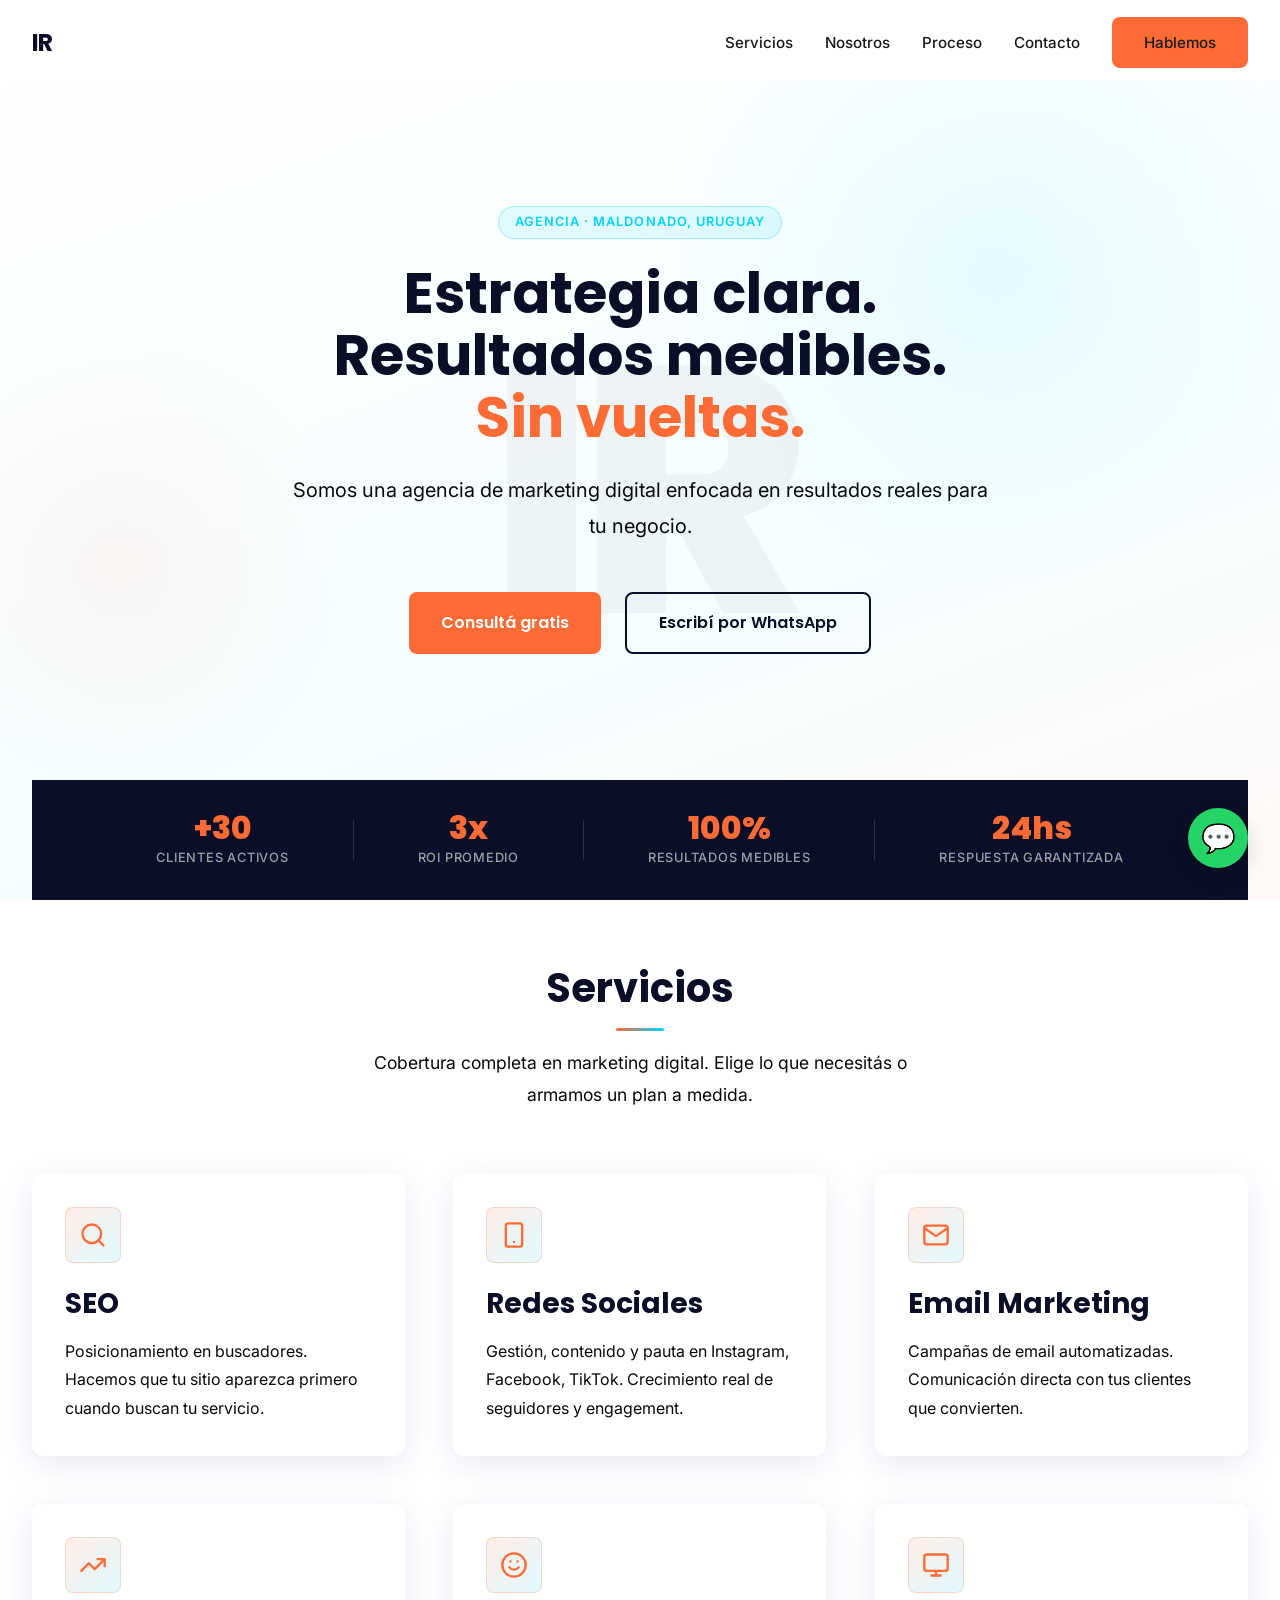
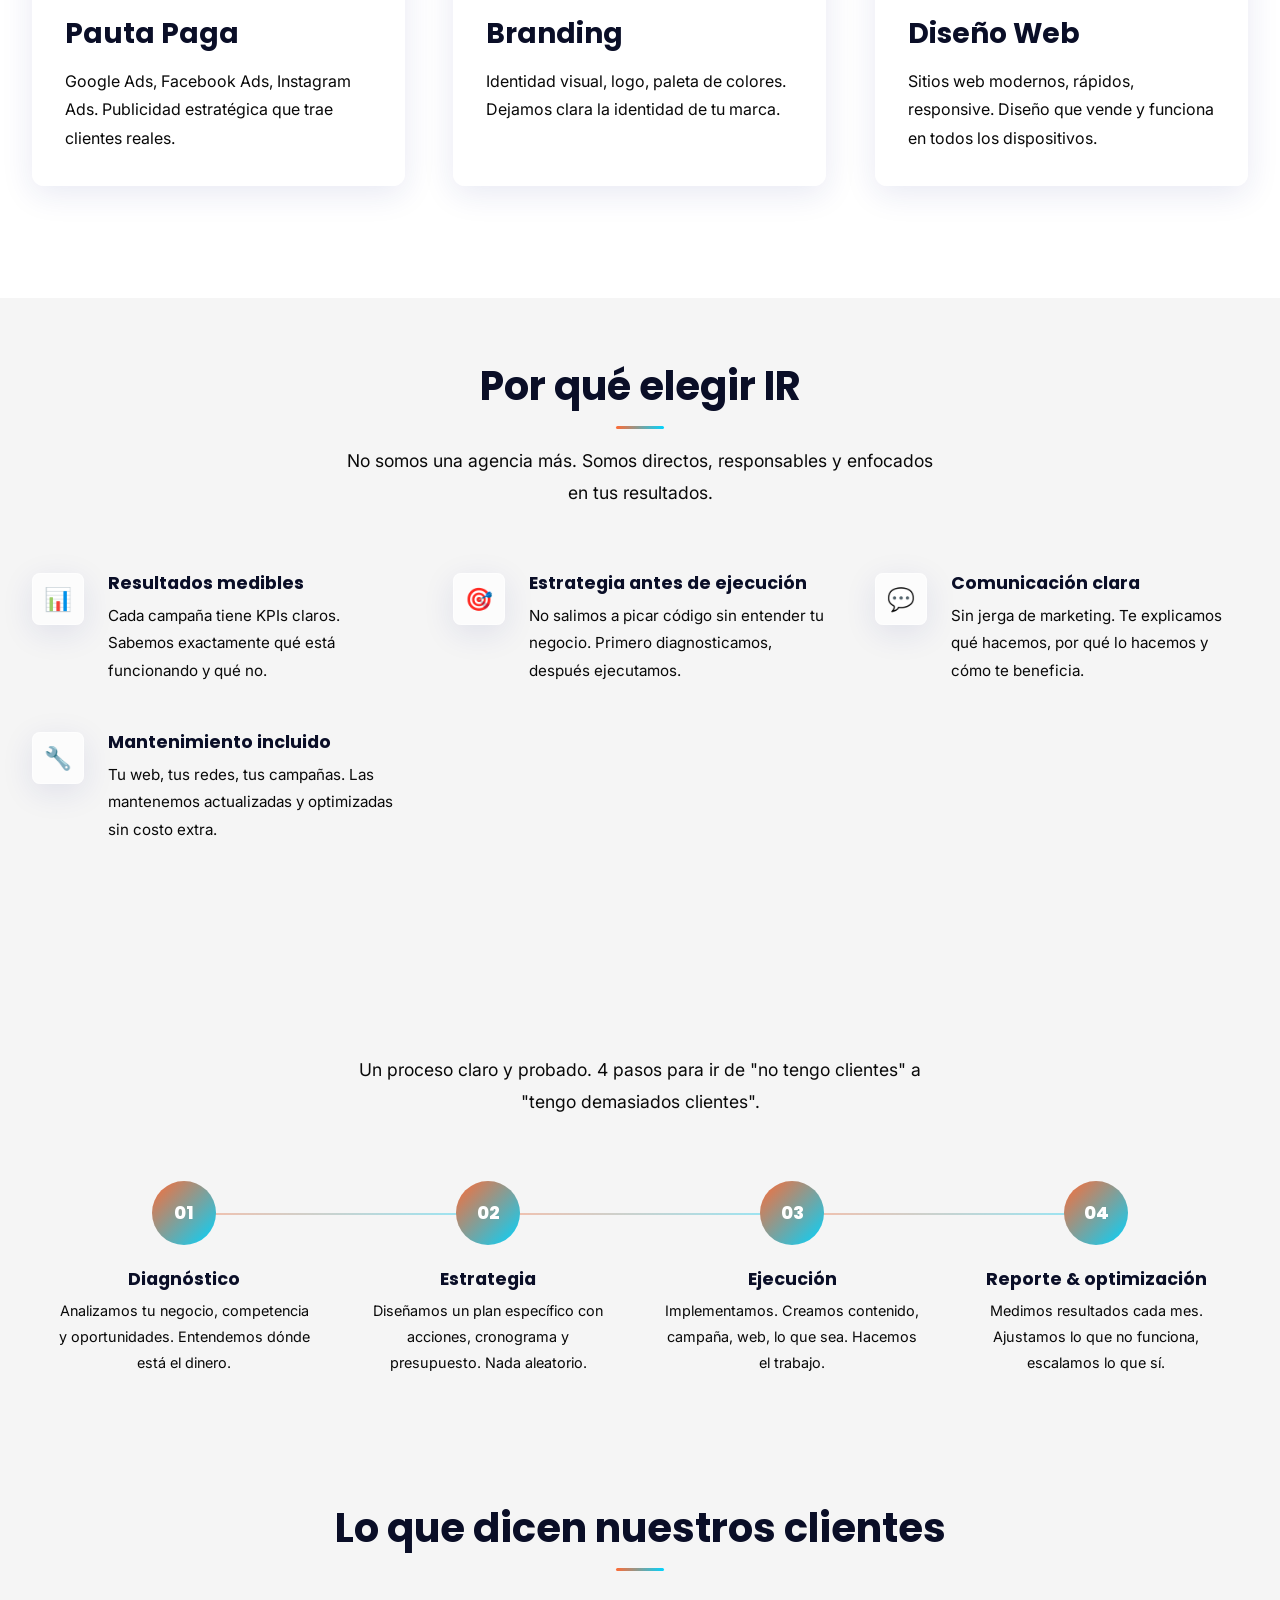
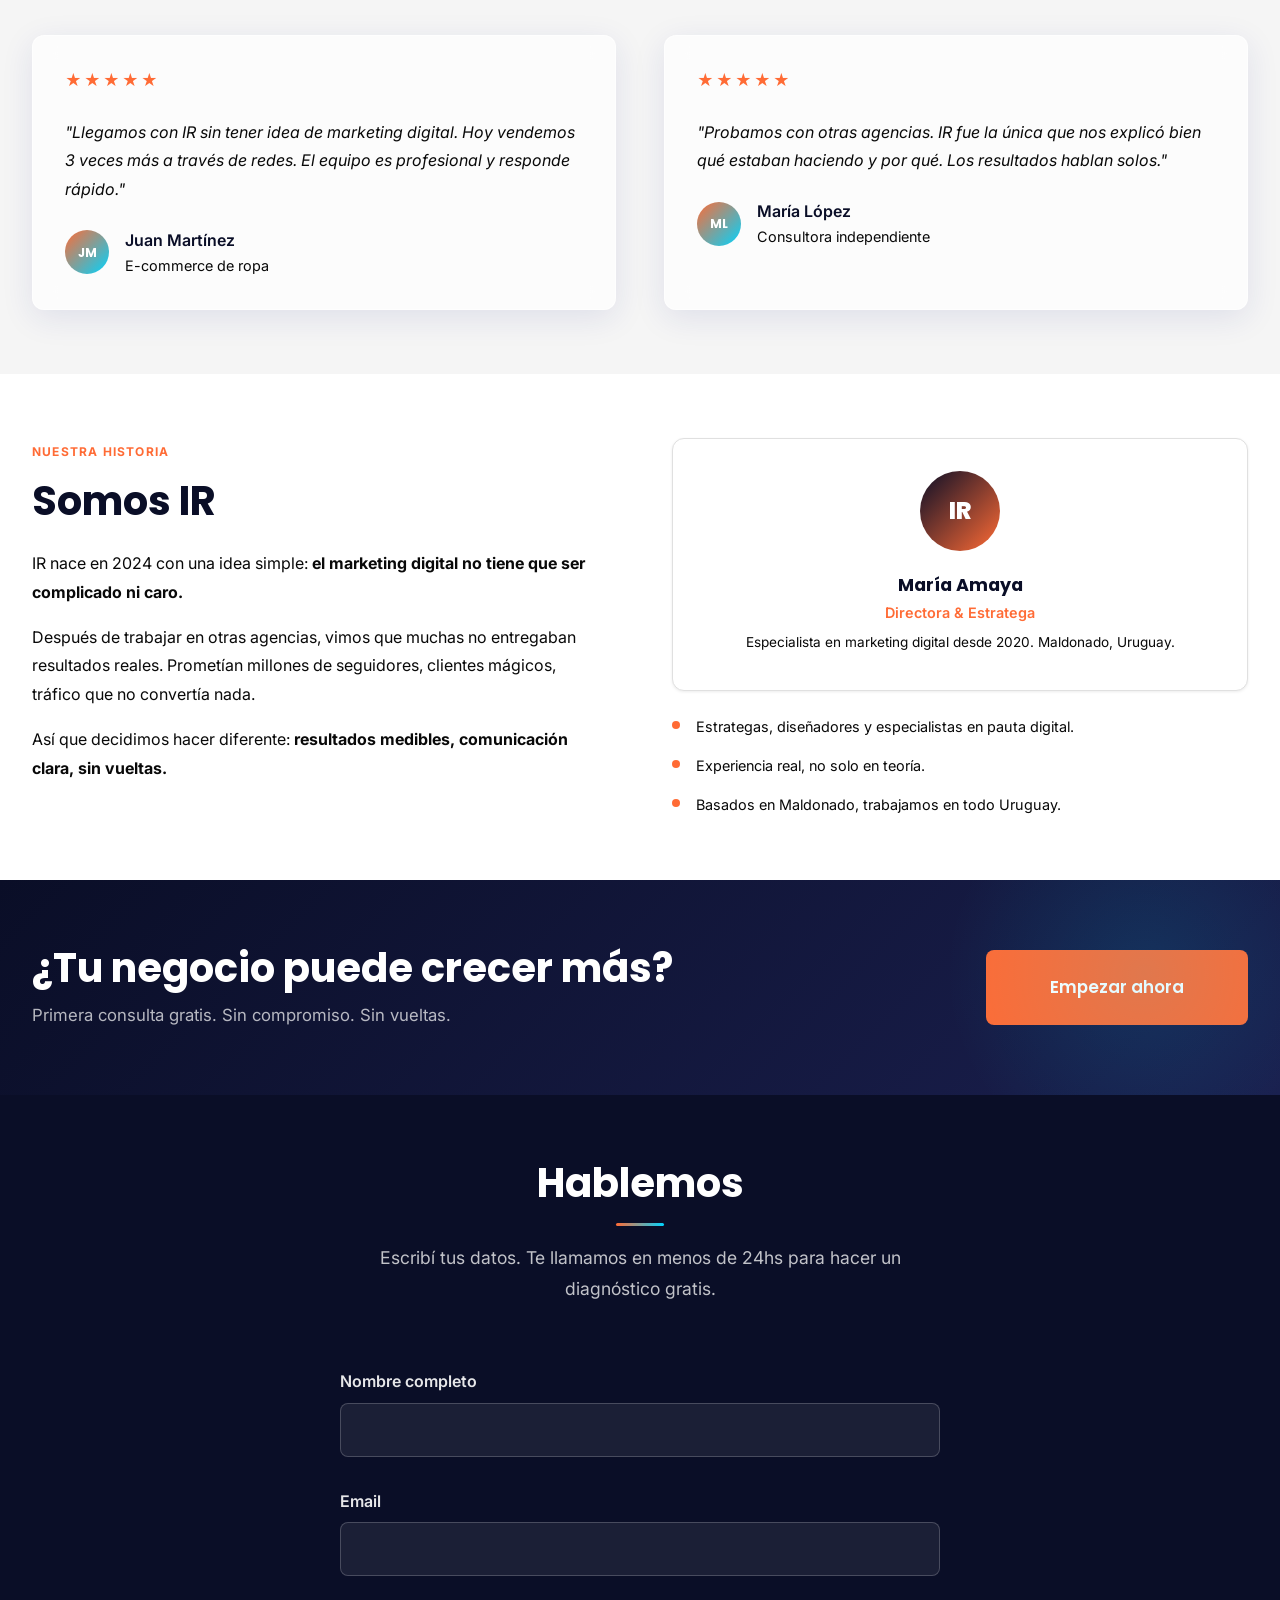
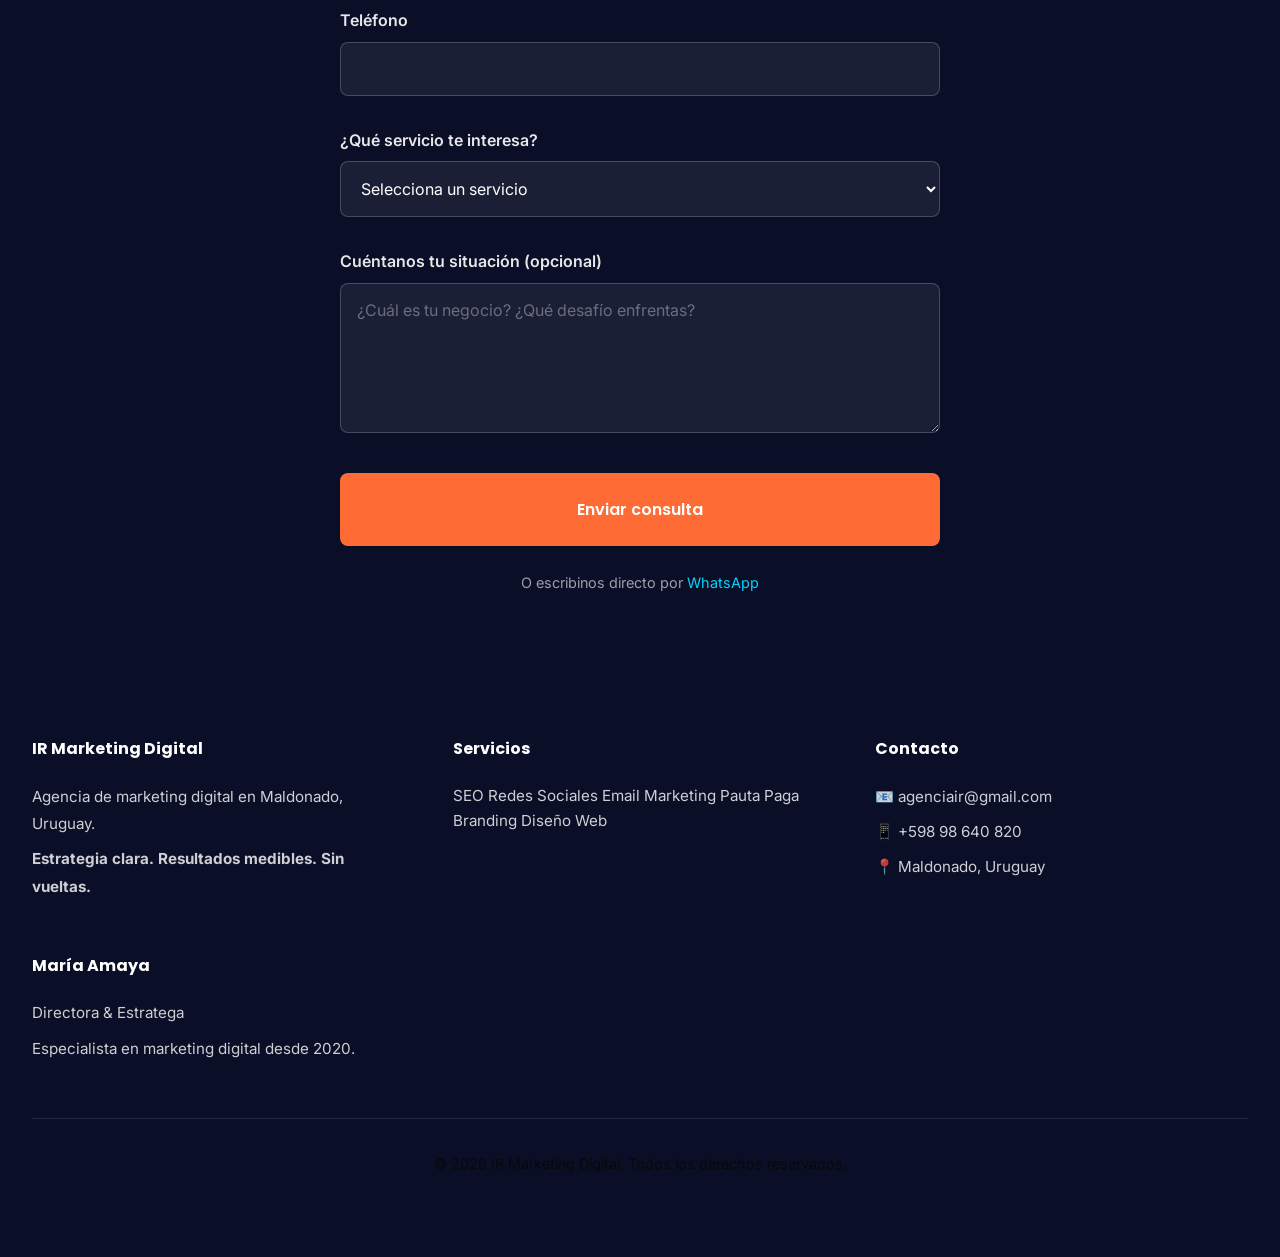
==== commit 774d7b43: "Update styles, index and main.js" ====
--- a/index.html
+++ b/index.html
@@ -116,7 +116,7 @@
 <!-- ===== HEADER & NAVEGACIÓN ===== -->
 <header id="header">
   <nav>
-    <a href="/" class="logo">IR</a>
+    <a href="index.html" class="logo">IR</a>
     <ul class="nav-links" id="nav-links">
       <li><a href="#servicios">Servicios</a></li>
       <li><a href="#nosotros">Nosotros</a></li>
@@ -174,7 +174,7 @@
 
   <div class="services-grid">
     <!-- SEO -->
-    <a href="pages/servicios/seo.html" class="service-card">
+    <a href="pages/servicios/seo.html" class="service-card animate-slide-left animate-delay-1">
       <div class="service-icon">
         <svg width="28" height="28" viewBox="0 0 24 24" fill="none" stroke="currentColor" stroke-width="2" stroke-linecap="round" stroke-linejoin="round" aria-hidden="true"><circle cx="11" cy="11" r="8"/><line x1="21" y1="21" x2="16.65" y2="16.65"/></svg>
       </div>
@@ -183,7 +183,7 @@
     </a>
 
     <!-- Redes Sociales -->
-    <a href="pages/servicios/redes-sociales.html" class="service-card">
+    <a href="pages/servicios/redes-sociales.html" class="service-card animate-slide-left animate-delay-2">
       <div class="service-icon">
         <svg width="28" height="28" viewBox="0 0 24 24" fill="none" stroke="currentColor" stroke-width="2" stroke-linecap="round" stroke-linejoin="round" aria-hidden="true"><rect x="5" y="2" width="14" height="20" rx="2" ry="2"/><line x1="12" y1="18" x2="12.01" y2="18"/></svg>
       </div>
@@ -192,7 +192,7 @@
     </a>
 
     <!-- Email Marketing -->
-    <a href="pages/servicios/email-marketing.html" class="service-card">
+    <a href="pages/servicios/email-marketing.html" class="service-card animate-slide-left animate-delay-3">
       <div class="service-icon">
         <svg width="28" height="28" viewBox="0 0 24 24" fill="none" stroke="currentColor" stroke-width="2" stroke-linecap="round" stroke-linejoin="round" aria-hidden="true"><path d="M4 4h16c1.1 0 2 .9 2 2v12c0 1.1-.9 2-2 2H4c-1.1 0-2-.9-2-2V6c0-1.1.9-2 2-2z"/><polyline points="22,6 12,13 2,6"/></svg>
       </div>
@@ -201,7 +201,7 @@
     </a>
 
     <!-- Pauta Paga -->
-    <a href="pages/servicios/pauta-paga.html" class="service-card">
+    <a href="pages/servicios/pauta-paga.html" class="service-card animate-slide-right animate-delay-4">
       <div class="service-icon">
         <svg width="28" height="28" viewBox="0 0 24 24" fill="none" stroke="currentColor" stroke-width="2" stroke-linecap="round" stroke-linejoin="round" aria-hidden="true"><polyline points="22 7 13.5 15.5 8.5 10.5 2 17"/><polyline points="16 7 22 7 22 13"/></svg>
       </div>
@@ -210,7 +210,7 @@
     </a>
 
     <!-- Branding -->
-    <a href="pages/servicios/branding.html" class="service-card">
+    <a href="pages/servicios/branding.html" class="service-card animate-slide-right animate-delay-5">
       <div class="service-icon">
         <svg width="28" height="28" viewBox="0 0 24 24" fill="none" stroke="currentColor" stroke-width="2" stroke-linecap="round" stroke-linejoin="round" aria-hidden="true"><circle cx="12" cy="12" r="10"/><path d="M8 14s1.5 2 4 2 4-2 4-2"/><line x1="9" y1="9" x2="9.01" y2="9"/><line x1="15" y1="9" x2="15.01" y2="9"/></svg>
       </div>
@@ -219,7 +219,7 @@
     </a>
 
     <!-- Diseño Web -->
-    <a href="pages/servicios/diseno-web.html" class="service-card">
+    <a href="pages/servicios/diseno-web.html" class="service-card animate-slide-right animate-delay-6">
       <div class="service-icon">
         <svg width="28" height="28" viewBox="0 0 24 24" fill="none" stroke="currentColor" stroke-width="2" stroke-linecap="round" stroke-linejoin="round" aria-hidden="true"><rect x="2" y="3" width="20" height="14" rx="2" ry="2"/><line x1="8" y1="21" x2="16" y2="21"/><line x1="12" y1="17" x2="12" y2="21"/></svg>
       </div>
@@ -234,33 +234,33 @@
 <section class="section-gray">
   <div class="section-inner">
   <div class="section-header">
-    <h2>Por qué elegir IR</h2>
+    <h2 class="animate-fade-up">Por qué elegir IR</h2>
     <p>No somos una agencia más. Somos directos, responsables y enfocados en tus resultados.</p>
   </div>
 
   <div class="features-list">
-    <div class="feature-item">
+    <div class="feature-item animate-fade-up animate-delay-1">
       <div class="feature-icon-wrap">📊</div>
       <div class="feature-content">
         <h3>Resultados medibles</h3>
         <p>Cada campaña tiene KPIs claros. Sabemos exactamente qué está funcionando y qué no.</p>
       </div>
     </div>
-    <div class="feature-item">
+    <div class="feature-item animate-fade-up animate-delay-2">
       <div class="feature-icon-wrap">🎯</div>
       <div class="feature-content">
         <h3>Estrategia antes de ejecución</h3>
         <p>No salimos a picar código sin entender tu negocio. Primero diagnosticamos, después ejecutamos.</p>
       </div>
     </div>
-    <div class="feature-item">
+    <div class="feature-item animate-fade-up animate-delay-3">
       <div class="feature-icon-wrap">💬</div>
       <div class="feature-content">
         <h3>Comunicación clara</h3>
         <p>Sin jerga de marketing. Te explicamos qué hacemos, por qué lo hacemos y cómo te beneficia.</p>
       </div>
     </div>
-    <div class="feature-item">
+    <div class="feature-item animate-fade-up animate-delay-4">
       <div class="feature-icon-wrap">🔧</div>
       <div class="feature-content">
         <h3>Mantenimiento incluido</h3>
@@ -275,12 +275,12 @@
 <section id="proceso" class="section-gray">
   <div class="section-inner">
   <div class="section-header">
-    <h2>Cómo trabajamos</h2>
+    <h2 class="animate-fade-up">Cómo trabajamos</h2>
     <p>Un proceso claro y probado. 4 pasos para ir de "no tengo clientes" a "tengo demasiados clientes".</p>
   </div>
 
   <div class="proceso-timeline">
-    <div class="proceso-step">
+    <div class="proceso-step animate-fade-up animate-delay-1">
       <div class="paso-badge">01</div>
       <div class="paso-connector" aria-hidden="true"></div>
       <div class="paso-content">
@@ -288,7 +288,7 @@
         <p>Analizamos tu negocio, competencia y oportunidades. Entendemos dónde está el dinero.</p>
       </div>
     </div>
-    <div class="proceso-step">
+    <div class="proceso-step animate-fade-up animate-delay-2">
       <div class="paso-badge">02</div>
       <div class="paso-connector" aria-hidden="true"></div>
       <div class="paso-content">
@@ -296,7 +296,7 @@
         <p>Diseñamos un plan específico con acciones, cronograma y presupuesto. Nada aleatorio.</p>
       </div>
     </div>
-    <div class="proceso-step">
+    <div class="proceso-step animate-fade-up animate-delay-3">
       <div class="paso-badge">03</div>
       <div class="paso-connector" aria-hidden="true"></div>
       <div class="paso-content">
@@ -304,7 +304,7 @@
         <p>Implementamos. Creamos contenido, campaña, web, lo que sea. Hacemos el trabajo.</p>
       </div>
     </div>
-    <div class="proceso-step">
+    <div class="proceso-step animate-fade-up animate-delay-4">
       <div class="paso-badge">04</div>
       <div class="paso-content">
         <h3>Reporte & optimización</h3>
@@ -323,7 +323,7 @@
   </div>
 
   <div class="testimonials-grid">
-    <div class="testimonial-card">
+    <div class="testimonial-card animate-scale-in animate-delay-1">
       <div class="testimonial-stars" aria-label="5 estrellas">★★★★★</div>
       <p>"Llegamos con IR sin tener idea de marketing digital. Hoy vendemos 3 veces más a través de redes. El equipo es profesional y responde rápido."</p>
       <div class="testimonial-footer">
@@ -335,7 +335,7 @@
       </div>
     </div>
 
-    <div class="testimonial-card">
+    <div class="testimonial-card animate-scale-in animate-delay-2">
       <div class="testimonial-stars" aria-label="5 estrellas">★★★★★</div>
       <p>"Probamos con otras agencias. IR fue la única que nos explicó bien qué estaban haciendo y por qué. Los resultados hablan solos."</p>
       <div class="testimonial-footer">
--- a/css/styles.css
+++ b/css/styles.css
@@ -511,6 +511,94 @@
 }
 
 /* ============================================
+   ANIMACIONES SCROLL-TRIGGERED
+   Intersection Observer (sin librerías)
+   ============================================ */
+
+/* Estado inicial oculto */
+.animate-on-scroll {
+  opacity: 0;
+  transform: translateY(40px);
+  will-change: opacity, transform;
+}
+
+/* Slide desde la izquierda */
+.animate-slide-left {
+  opacity: 0;
+  transform: translateX(-60px);
+  will-change: opacity, transform;
+}
+
+/* Slide desde la derecha */
+.animate-slide-right {
+  opacity: 0;
+  transform: translateX(60px);
+  will-change: opacity, transform;
+}
+
+/* Fade up */
+.animate-fade-up {
+  opacity: 0;
+  transform: translateY(50px);
+  will-change: opacity, transform;
+}
+
+/* Scale in */
+.animate-scale-in {
+  opacity: 0;
+  transform: scale(0.9);
+  will-change: opacity, transform;
+}
+
+/* Animación activa (cuando entra en viewport) */
+.animate-on-scroll.is-visible,
+.animate-slide-left.is-visible,
+.animate-slide-right.is-visible,
+.animate-fade-up.is-visible {
+  animation: animateIn 0.6s ease-out forwards;
+}
+
+.animate-scale-in.is-visible {
+  animation: scaleIn 0.6s ease-out forwards;
+}
+
+/* Keyframes */
+@keyframes animateIn {
+  to {
+    opacity: 1;
+    transform: translate(0, 0);
+  }
+}
+
+@keyframes scaleIn {
+  to {
+    opacity: 1;
+    transform: scale(1);
+  }
+}
+
+/* Delay para efecto cascada (stagger) */
+.animate-delay-1 { animation-delay: 0.1s; }
+.animate-delay-2 { animation-delay: 0.2s; }
+.animate-delay-3 { animation-delay: 0.3s; }
+.animate-delay-4 { animation-delay: 0.4s; }
+.animate-delay-5 { animation-delay: 0.5s; }
+.animate-delay-6 { animation-delay: 0.6s; }
+
+/* Reducir motion si el usuario lo prefiere */
+@media (prefers-reduced-motion: reduce) {
+  .animate-on-scroll,
+  .animate-slide-left,
+  .animate-slide-right,
+  .animate-fade-up,
+  .animate-scale-in {
+    opacity: 1;
+    transform: none;
+    animation: none !important;
+  }
+}
+
+/* ============================================
    TESTIMONIOS
    ============================================ */
 
@@ -868,6 +956,12 @@
    PROCESO TIMELINE
    ============================================ */
 
+/* Stagger secuencial: cada paso espera al anterior */
+.proceso-timeline .proceso-step.animate-delay-1 { animation-delay: 0s; }
+.proceso-timeline .proceso-step.animate-delay-2 { animation-delay: 0.5s; }
+.proceso-timeline .proceso-step.animate-delay-3 { animation-delay: 1.0s; }
+.proceso-timeline .proceso-step.animate-delay-4 { animation-delay: 1.5s; }
+
 .proceso-timeline {
   display: grid;
   grid-template-columns: repeat(4, 1fr);
